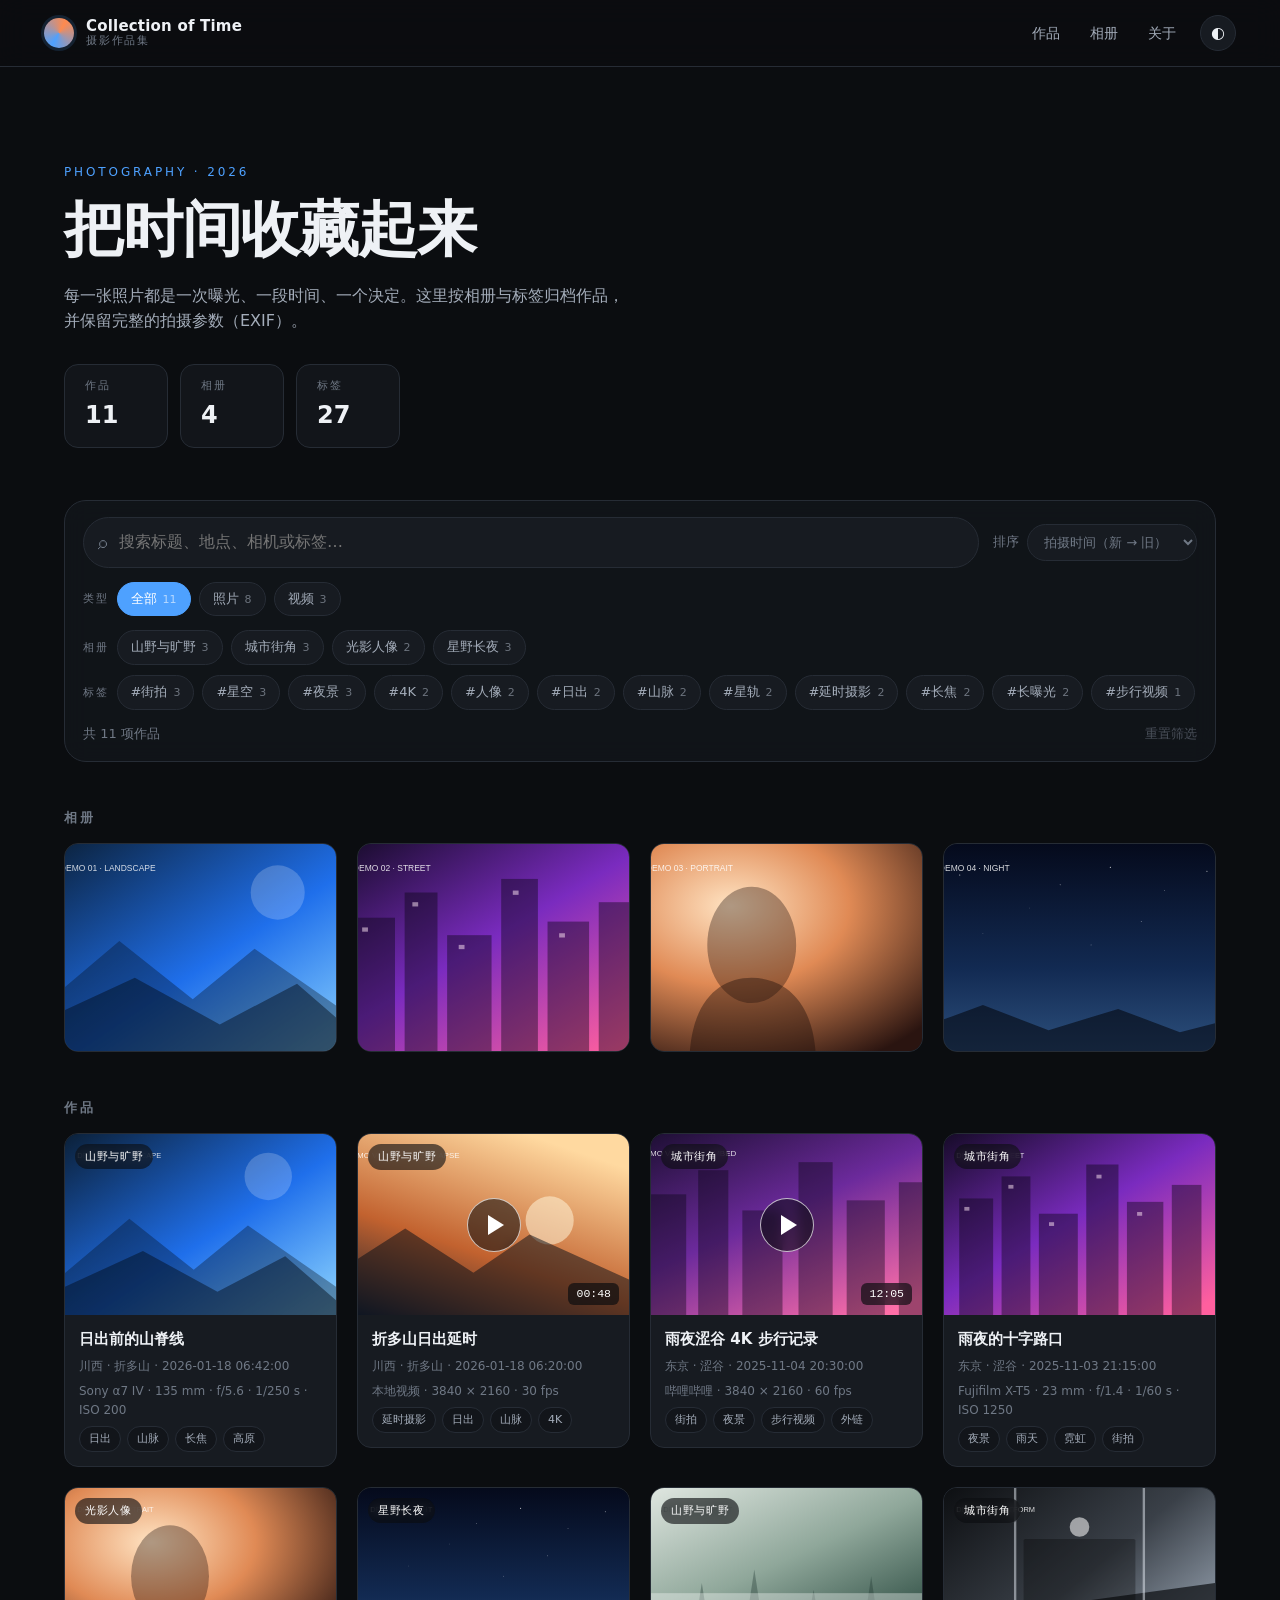
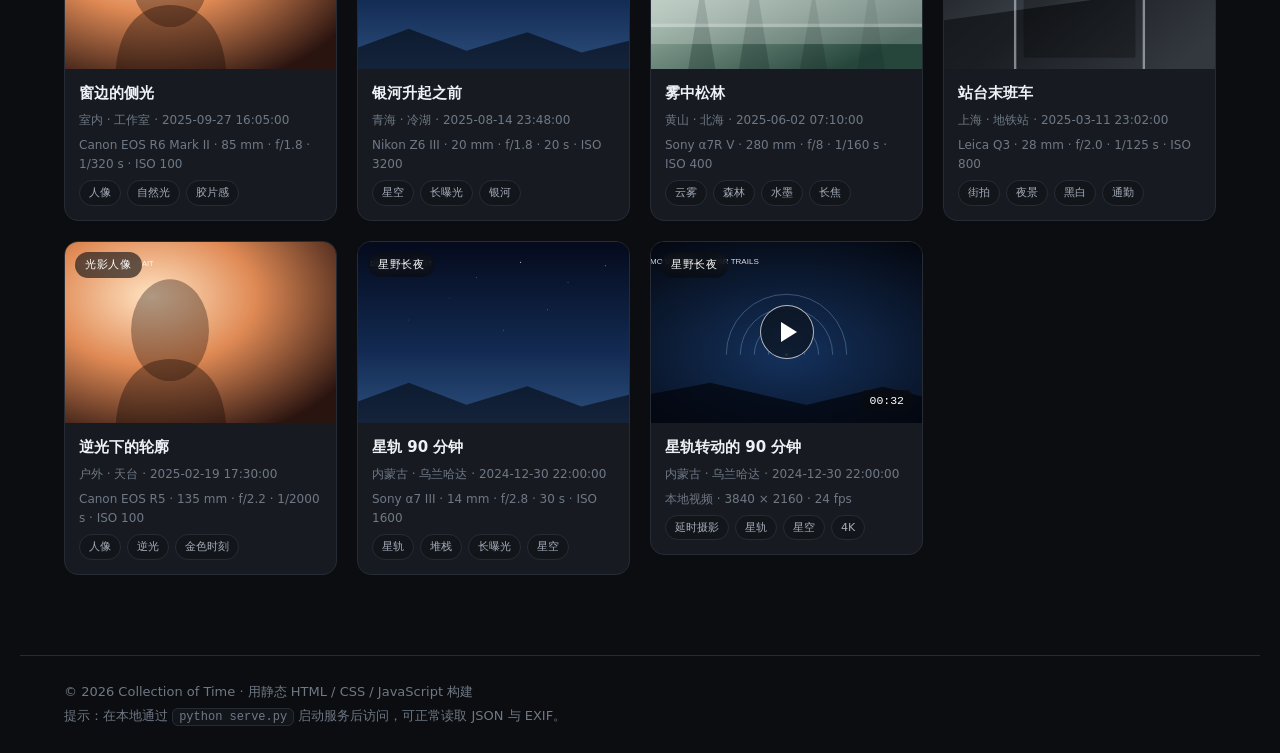
==== Photography/index.html @ 674ac4b0 "初始提交：Collection of Time · Photography 零依赖的摄影作品集站点 + 内容后台，前后端分离，只用 Python 标准库。  站点 - 原生 HTML / CSS / " ====
<!DOCTYPE html>
<html lang="zh-CN" data-theme="dark">
<head>
  <meta charset="UTF-8" />
  <meta name="viewport" content="width=device-width, initial-scale=1.0" />
  <title>Collection of Time · 摄影作品集</title>
  <meta name="description" content="一个轻量的摄影作品集：相册分类浏览、标签搜索、EXIF 元数据与灯箱大图。" />
  <link rel="icon" href="favicon.svg" type="image/svg+xml" />
  <link rel="stylesheet" href="assets/css/main.css" />
  <link rel="stylesheet" href="assets/css/lightbox.css" />
</head>
<body>
  <!-- ============ 顶部导航 ============ -->
  <header class="site-header">
    <a class="brand" href="./">
      <span class="brand__mark" aria-hidden="true"></span>
      <span class="brand__text">
        <strong>Collection of Time</strong>
        <small>摄影作品集</small>
      </span>
    </a>
    <nav class="site-nav" aria-label="主导航">
      <a href="#gallery">作品</a>
      <a href="#albums">相册</a>
      <a href="#about">关于</a>
      <button id="theme-toggle" class="icon-btn" type="button" aria-label="切换主题" title="切换主题">
        <span class="icon-btn__glyph">◐</span>
      </button>
    </nav>
  </header>

  <main>
    <!-- ============ Hero ============ -->
    <section class="hero" id="about">
      <p class="hero__eyebrow">Photography · 2026</p>
      <h1 class="hero__title">把时间收藏起来</h1>
      <p class="hero__desc">
        每一张照片都是一次曝光、一段时间、一个决定。这里按相册与标签归档作品，
        并保留完整的拍摄参数（EXIF）。
      </p>
      <dl class="hero__stats" id="hero-stats">
        <div><dt>作品</dt><dd data-stat="photos">–</dd></div>
        <div><dt>相册</dt><dd data-stat="albums">–</dd></div>
        <div><dt>标签</dt><dd data-stat="tags">–</dd></div>
      </dl>
    </section>

    <!-- ============ 工具栏：搜索 / 排序 ============ -->
    <section class="toolbar" aria-label="筛选与搜索">
      <div class="toolbar__row">
        <label class="search" for="search-input">
          <span class="search__icon" aria-hidden="true">⌕</span>
          <input id="search-input" type="search" placeholder="搜索标题、地点、相机或标签…" autocomplete="off" />
          <button id="search-clear" class="search__clear" type="button" aria-label="清空搜索" hidden>×</button>
        </label>
        <label class="select">
          <span>排序</span>
          <select id="sort-select">
            <option value="date-desc">拍摄时间（新 → 旧）</option>
            <option value="date-asc">拍摄时间（旧 → 新）</option>
            <option value="title-asc">标题（A → Z）</option>
            <option value="album">相册分组</option>
          </select>
        </label>
      </div>

      <div class="toolbar__row toolbar__row--chips">
        <div class="chipgroup" id="type-filter" data-role="types">
          <span class="chipgroup__label">类型</span>
        </div>
      </div>

      <div class="toolbar__row toolbar__row--chips">
        <div class="chipgroup" id="album-filter" data-role="albums">
          <span class="chipgroup__label">相册</span>
        </div>
        <div class="chipgroup" id="tag-filter" data-role="tags">
          <span class="chipgroup__label">标签</span>
        </div>
      </div>

      <div class="toolbar__row toolbar__row--meta">
        <p class="result-count" id="result-count" aria-live="polite"></p>
        <button id="filter-reset" class="link-btn" type="button">重置筛选</button>
      </div>
    </section>

    <!-- ============ 相册总览 ============ -->
    <section class="albums" id="albums" aria-label="相册总览">
      <h2 class="section-title">相册</h2>
      <div class="album-grid" id="album-grid"></div>
    </section>

    <!-- ============ 作品网格 ============ -->
    <section class="gallery-section" id="gallery" aria-label="作品列表">
      <h2 class="section-title">作品</h2>
      <div class="gallery" id="gallery-grid" role="list"></div>
      <p class="empty-state" id="empty-state" hidden>
        <span class="empty-state__glyph">⌀</span>
        没有符合条件的作品，试试更换关键词或重置筛选。
      </p>
      <template id="skeleton-template">
        <div class="card card--skeleton" aria-hidden="true">
          <div class="card__media"></div>
          <div class="card__body">
            <span class="skeleton-line skeleton-line--lg"></span>
            <span class="skeleton-line skeleton-line--sm"></span>
          </div>
        </div>
      </template>
    </section>
  </main>

  <footer class="site-footer">
    <p>© <span id="year"></span> Collection of Time · 用静态 HTML / CSS / JavaScript 构建</p>
    <p class="site-footer__hint">提示：在本地通过 <code>python serve.py</code> 启动服务后访问，可正常读取 JSON 与 EXIF。</p>
  </footer>

  <!-- ============ 灯箱 ============ -->
  <div class="lightbox" id="lightbox" role="dialog" aria-modal="true" aria-label="大图查看" hidden>
    <div class="lightbox__backdrop" data-lb-close></div>

    <button class="lightbox__btn lightbox__close" type="button" data-lb-close aria-label="关闭（Esc）">×</button>
    <button class="lightbox__btn lightbox__nav lightbox__nav--prev" type="button" data-lb-prev aria-label="上一张（←）">‹</button>
    <button class="lightbox__btn lightbox__nav lightbox__nav--next" type="button" data-lb-next aria-label="下一张（→）">›</button>

    <figure class="lightbox__stage">
      <div class="lightbox__viewport">
        <img class="lightbox__image" id="lb-image" alt="" />
        <video class="lightbox__video" id="lb-video" controls playsinline preload="metadata" hidden></video>
        <iframe class="lightbox__embed" id="lb-embed" title="外链视频播放器"
                allow="accelerometer; autoplay; clipboard-write; encrypted-media; picture-in-picture"
                allowfullscreen referrerpolicy="origin" hidden></iframe>
      </div>
      <figcaption class="lightbox__caption">
        <div class="lightbox__headline">
          <h3 id="lb-title"></h3>
          <p id="lb-subtitle"></p>
        </div>
        <div class="lightbox__panel">
          <div class="exif" id="lb-exif"></div>
          <button class="ghost-btn" id="lb-exif-parse" type="button">解析原文件 EXIF</button>
        </div>
      </figcaption>
    </figure>

    <p class="lightbox__counter" id="lb-counter"></p>
  </div>

  <script type="module" src="assets/js/app.js"></script>
</body>
</html>
---- Photography/assets/css/main.css ----
/* ============================================================
   Collection of Time · 主样式
   设计要点：CSS 变量驱动主题、响应式栅格、无依赖
   ============================================================ */

:root {
  --font-sans: "Inter", "Segoe UI", "PingFang SC", "Microsoft YaHei", system-ui, sans-serif;
  --font-mono: "SFMono-Regular", "Cascadia Mono", Consolas, monospace;

  --radius-sm: 8px;
  --radius: 14px;
  --radius-lg: 22px;

  --maxw: 1240px;
  --gap: 20px;

  --ease: cubic-bezier(0.22, 0.61, 0.36, 1);
}

/* ---------- 深色（默认） ---------- */
[data-theme="dark"] {
  --bg: #0b0d10;
  --bg-soft: #12151a;
  --bg-elev: #171b21;
  --border: #262c35;
  --text: #eef1f5;
  --text-soft: #a4adba;
  --text-mute: #6f7885;
  --accent: #4ea1ff;
  --accent-soft: rgba(78, 161, 255, 0.14);
  --shadow: 0 18px 45px rgba(0, 0, 0, 0.55);
  --scrim: rgba(6, 8, 11, 0.86);
  --skeleton: linear-gradient(90deg, #1a1f26 25%, #232932 50%, #1a1f26 75%);
}

/* ---------- 浅色 ---------- */
[data-theme="light"] {
  --bg: #fbfbfc;
  --bg-soft: #f3f5f8;
  --bg-elev: #ffffff;
  --border: #e2e6ec;
  --text: #12161c;
  --text-soft: #59616d;
  --text-mute: #8b939f;
  --accent: #1668d6;
  --accent-soft: rgba(22, 104, 214, 0.1);
  --shadow: 0 16px 40px rgba(16, 24, 40, 0.12);
  --scrim: rgba(250, 251, 253, 0.9);
  --skeleton: linear-gradient(90deg, #eceff3 25%, #f6f7f9 50%, #eceff3 75%);
}

*,
*::before,
*::after { box-sizing: border-box; }

html { scroll-behavior: smooth; }

body {
  margin: 0;
  font-family: var(--font-sans);
  background: var(--bg);
  color: var(--text);
  line-height: 1.6;
  -webkit-font-smoothing: antialiased;
  transition: background 0.25s var(--ease), color 0.25s var(--ease);
}

img { display: block; max-width: 100%; }

a { color: inherit; text-decoration: none; }

button,
input,
select { font: inherit; color: inherit; }

h1, h2, h3 { line-height: 1.2; margin: 0; }

:focus-visible {
  outline: 2px solid var(--accent);
  outline-offset: 2px;
  border-radius: 6px;
}

/* ============================================================
   顶部导航
   ============================================================ */
.site-header {
  position: sticky;
  top: 0;
  z-index: 40;
  display: flex;
  align-items: center;
  justify-content: space-between;
  gap: 16px;
  padding: 14px clamp(18px, 4vw, 44px);
  background: color-mix(in srgb, var(--bg) 82%, transparent);
  backdrop-filter: blur(14px);
  border-bottom: 1px solid var(--border);
}

.brand { display: flex; align-items: center; gap: 12px; }

.brand__mark {
  width: 30px;
  height: 30px;
  border-radius: 50%;
  background: conic-gradient(from 210deg, var(--accent), #ff8a4e, var(--accent));
  box-shadow: 0 0 0 3px var(--accent-soft);
}

.brand__text { display: flex; flex-direction: column; line-height: 1.15; }
.brand__text strong { font-size: 15px; letter-spacing: 0.2px; }
.brand__text small { color: var(--text-mute); font-size: 11px; letter-spacing: 0.16em; }

.site-nav { display: flex; align-items: center; gap: 6px; }

.site-nav a {
  padding: 8px 12px;
  border-radius: 999px;
  font-size: 14px;
  color: var(--text-soft);
  transition: color 0.2s var(--ease), background 0.2s var(--ease);
}

.site-nav a:hover { color: var(--text); background: var(--bg-soft); }

.icon-btn {
  display: grid;
  place-items: center;
  width: 36px;
  height: 36px;
  margin-left: 6px;
  border: 1px solid var(--border);
  border-radius: 50%;
  background: var(--bg-elev);
  cursor: pointer;
  transition: transform 0.2s var(--ease), border-color 0.2s var(--ease);
}

.icon-btn:hover { transform: rotate(-18deg); border-color: var(--accent); }

/* ============================================================
   通用容器
   ============================================================ */
main {
  max-width: var(--maxw);
  margin: 0 auto;
  padding: 0 clamp(18px, 4vw, 44px) 80px;
}

.section-title {
  font-size: 13px;
  font-weight: 600;
  letter-spacing: 0.2em;
  text-transform: uppercase;
  color: var(--text-mute);
  margin: 48px 0 18px;
}

/* ============================================================
   Hero
   ============================================================ */
.hero { padding: clamp(48px, 9vw, 96px) 0 8px; max-width: 760px; }

.hero__eyebrow {
  margin: 0 0 10px;
  font-size: 12px;
  letter-spacing: 0.24em;
  text-transform: uppercase;
  color: var(--accent);
}

.hero__title {
  font-size: clamp(34px, 6vw, 60px);
  font-weight: 700;
  letter-spacing: -0.02em;
}

.hero__desc { color: var(--text-soft); margin: 18px 0 30px; font-size: 16px; max-width: 56ch; }

.hero__stats {
  display: flex;
  gap: 12px;
  margin: 0;
  flex-wrap: wrap;
}

.hero__stats > div {
  padding: 12px 20px;
  border: 1px solid var(--border);
  border-radius: var(--radius);
  background: var(--bg-soft);
  min-width: 104px;
}

.hero__stats dt { font-size: 11px; letter-spacing: 0.16em; color: var(--text-mute); text-transform: uppercase; }
.hero__stats dd { margin: 2px 0 0; font-size: 24px; font-weight: 650; font-variant-numeric: tabular-nums; }

/* ============================================================
   工具栏
   ============================================================ */
.toolbar {
  position: sticky;
  top: 61px;
  z-index: 30;
  margin-top: 44px;
  padding: 16px 18px;
  border: 1px solid var(--border);
  border-radius: var(--radius-lg);
  background: color-mix(in srgb, var(--bg-soft) 92%, transparent);
  backdrop-filter: blur(12px);
  display: grid;
  gap: 14px;
}

.toolbar__row { display: flex; align-items: center; gap: 14px; flex-wrap: wrap; }
.toolbar__row--chips { gap: 10px; }
.toolbar__row--meta { justify-content: space-between; }

.search {
  flex: 1 1 280px;
  display: flex;
  align-items: center;
  gap: 10px;
  padding: 10px 14px;
  border: 1px solid var(--border);
  border-radius: 999px;
  background: var(--bg-elev);
  transition: border-color 0.2s var(--ease), box-shadow 0.2s var(--ease);
}

.search:focus-within { border-color: var(--accent); box-shadow: 0 0 0 4px var(--accent-soft); }
.search__icon { color: var(--text-mute); font-size: 18px; }
.search input { flex: 1; border: 0; background: transparent; outline: none; min-width: 0; }

.search__clear {
  border: 0;
  background: transparent;
  color: var(--text-mute);
  font-size: 18px;
  line-height: 1;
  cursor: pointer;
  padding: 0 2px;
}

.search__clear:hover { color: var(--text); }

.select {
  display: flex;
  align-items: center;
  gap: 8px;
  font-size: 13px;
  color: var(--text-mute);
}

.select select {
  border: 1px solid var(--border);
  border-radius: 999px;
  background: var(--bg-elev);
  padding: 9px 12px;
  cursor: pointer;
}

.chipgroup { display: flex; align-items: center; gap: 8px; flex-wrap: wrap; }

.chipgroup__label {
  font-size: 11px;
  letter-spacing: 0.16em;
  text-transform: uppercase;
  color: var(--text-mute);
}

.chip {
  border: 1px solid var(--border);
  border-radius: 999px;
  background: var(--bg-elev);
  color: var(--text-soft);
  padding: 6px 13px;
  font-size: 13px;
  cursor: pointer;
  transition: all 0.18s var(--ease);
}

.chip:hover { color: var(--text); border-color: var(--accent); }

.chip[aria-pressed="true"] {
  background: var(--accent);
  border-color: var(--accent);
  color: #fff;
}

.chip__count { opacity: 0.6; margin-left: 6px; font-size: 11px; }

.result-count { margin: 0; font-size: 13px; color: var(--text-mute); }

.link-btn {
  border: 0;
  background: transparent;
  color: var(--accent);
  cursor: pointer;
  padding: 0;
  font-size: 13px;
}

.link-btn:hover { text-decoration: underline; }

.link-btn:disabled {
  color: var(--text-mute);
  cursor: default;
  text-decoration: none;
  opacity: 0.6;
}

/* ============================================================
   相册总览
   ============================================================ */
.album-grid {
  display: grid;
  grid-template-columns: repeat(auto-fill, minmax(230px, 1fr));
  gap: var(--gap);
}

.album-card {
  position: relative;
  display: block;
  width: 100%;
  padding: 0;
  border: 1px solid var(--border);
  border-radius: var(--radius);
  overflow: hidden;
  background: var(--bg-elev);
  cursor: pointer;
  text-align: left;
  transition: transform 0.25s var(--ease), border-color 0.25s var(--ease), box-shadow 0.25s var(--ease);
}

.album-card:hover { transform: translateY(-4px); border-color: var(--accent); box-shadow: var(--shadow); }

.album-card__media { aspect-ratio: 4 / 3; overflow: hidden; background: var(--bg-soft); }
.album-card__media img { width: 100%; height: 100%; object-fit: cover; transition: transform 0.5s var(--ease); }
.album-card:hover .album-card__media img { transform: scale(1.06); }

.album-card__body { padding: 12px 14px 14px; }
.album-card__name { font-size: 15px; font-weight: 600; }
.album-card__meta { font-size: 12px; color: var(--text-mute); margin-top: 2px; }

.album-card[aria-pressed="true"] { border-color: var(--accent); box-shadow: 0 0 0 3px var(--accent-soft); }

/* ============================================================
   作品网格
   ============================================================ */
.gallery {
  display: grid;
  grid-template-columns: repeat(auto-fill, minmax(260px, 1fr));
  gap: var(--gap);
  align-items: start;
}

.card {
  position: relative;
  border: 1px solid var(--border);
  border-radius: var(--radius);
  overflow: hidden;
  background: var(--bg-elev);
  transition: transform 0.25s var(--ease), border-color 0.25s var(--ease), box-shadow 0.25s var(--ease);
  animation: card-in 0.4s var(--ease) both;
}

@keyframes card-in {
  from { opacity: 0; transform: translateY(10px); }
  to { opacity: 1; transform: none; }
}

.card:hover { transform: translateY(-4px); border-color: var(--accent); box-shadow: var(--shadow); }

.card__trigger {
  display: block;
  width: 100%;
  padding: 0;
  border: 0;
  background: transparent;
  cursor: zoom-in;
  text-align: left;
}

.card__media { position: relative; aspect-ratio: 3 / 2; background: var(--bg-soft); overflow: hidden; }

.card__media img {
  width: 100%;
  height: 100%;
  object-fit: cover;
  transition: transform 0.55s var(--ease), opacity 0.4s var(--ease);
  opacity: 0;
}

.card__media img.is-loaded { opacity: 1; }
.card:hover .card__media img { transform: scale(1.05); }

.card__badge {
  position: absolute;
  left: 10px;
  top: 10px;
  padding: 4px 10px;
  border-radius: 999px;
  font-size: 11px;
  letter-spacing: 0.06em;
  color: #fff;
  background: rgba(10, 12, 16, 0.62);
  backdrop-filter: blur(6px);
}

/* ---------- 视频卡片 ---------- */

/* 运行时抓帧用的 <video>：静音、不可交互，仅作为封面显示 */
.card__video {
  width: 100%;
  height: 100%;
  object-fit: cover;
  display: block;
  opacity: 0;
  transition: transform 0.55s var(--ease), opacity 0.4s var(--ease);
  pointer-events: none;
  background: var(--bg-soft);
}

.card__video.is-ready { opacity: 1; }
.card:hover .card__video { transform: scale(1.05); }

/* 视频文件缺失时的降级底色 */
.card__video.is-missing {
  opacity: 1;
  background: repeating-linear-gradient(45deg, var(--bg-soft), var(--bg-soft) 12px, var(--bg-elev) 12px, var(--bg-elev) 24px);
}

.card__placeholder {
  display: block;
  width: 100%;
  height: 100%;
  background: var(--bg-soft);
}

/* 播放按钮 */
.play-badge {
  position: absolute;
  inset: 0;
  margin: auto;
  width: 54px;
  height: 54px;
  border-radius: 50%;
  background: rgba(10, 12, 16, 0.55);
  border: 1.5px solid rgba(255, 255, 255, 0.7);
  backdrop-filter: blur(6px);
  transition: transform 0.25s var(--ease), background 0.25s var(--ease);
}

.play-badge::after {
  content: "";
  position: absolute;
  left: 55%;
  top: 50%;
  transform: translate(-50%, -50%);
  border-style: solid;
  border-width: 10px 0 10px 16px;
  border-color: transparent transparent transparent #fff;
}

.card--video:hover .play-badge {
  transform: scale(1.1);
  background: var(--accent);
}

/* 时长角标 */
.card__duration {
  position: absolute;
  right: 10px;
  bottom: 10px;
  padding: 3px 8px;
  border-radius: 6px;
  font-family: var(--font-mono);
  font-size: 11.5px;
  line-height: 1.4;
  color: #fff;
  background: rgba(10, 12, 16, 0.68);
  backdrop-filter: blur(6px);
  font-variant-numeric: tabular-nums;
}

.card__body { padding: 12px 14px 14px; display: grid; gap: 6px; }
.card__title { font-size: 15px; font-weight: 600; }
.card__meta { font-size: 12px; color: var(--text-mute); display: flex; gap: 8px; flex-wrap: wrap; }

.card__tags { display: flex; gap: 6px; flex-wrap: wrap; }

.tag {
  font-size: 11px;
  padding: 3px 9px;
  border-radius: 999px;
  color: var(--text-soft);
  background: var(--bg-soft);
  border: 1px solid var(--border);
}

/* 骨架屏 */
.card--skeleton { pointer-events: none; }
.card--skeleton .card__media { aspect-ratio: 3 / 2; }
.skeleton-line {
  display: block;
  height: 10px;
  border-radius: 6px;
  background: var(--skeleton);
  background-size: 200% 100%;
  animation: shimmer 1.3s linear infinite;
}
.skeleton-line--lg { width: 62%; }
.skeleton-line--sm { width: 40%; height: 8px; }

@keyframes shimmer {
  from { background-position: 200% 0; }
  to { background-position: -200% 0; }
}

.empty-state {
  display: grid;
  justify-items: center;
  gap: 10px;
  padding: 70px 0;
  color: var(--text-mute);
  text-align: center;
}

.empty-state__glyph { font-size: 34px; opacity: 0.55; }

/* ============================================================
   页脚
   ============================================================ */
.site-footer {
  border-top: 1px solid var(--border);
  padding: 26px clamp(18px, 4vw, 44px);
  color: var(--text-mute);
  font-size: 13px;
  display: grid;
  gap: 4px;
  max-width: var(--maxw);
  margin: 0 auto;
}

.site-footer p { margin: 0; }
.site-footer code {
  font-family: var(--font-mono);
  font-size: 12px;
  padding: 1px 6px;
  border-radius: 6px;
  background: var(--bg-soft);
  border: 1px solid var(--border);
}

/* ============================================================
   响应式
   ============================================================ */
@media (max-width: 720px) {
  .site-nav a { display: none; }
  .toolbar { position: static; }
  .gallery { grid-template-columns: repeat(auto-fill, minmax(160px, 1fr)); gap: 14px; }
  .album-grid { grid-template-columns: repeat(auto-fill, minmax(150px, 1fr)); }
  .hero__stats > div { flex: 1 1 90px; min-width: 0; padding: 10px 14px; }
}

@media (prefers-reduced-motion: reduce) {
  *, *::before, *::after { animation-duration: 0.01ms !important; transition-duration: 0.01ms !important; }
}
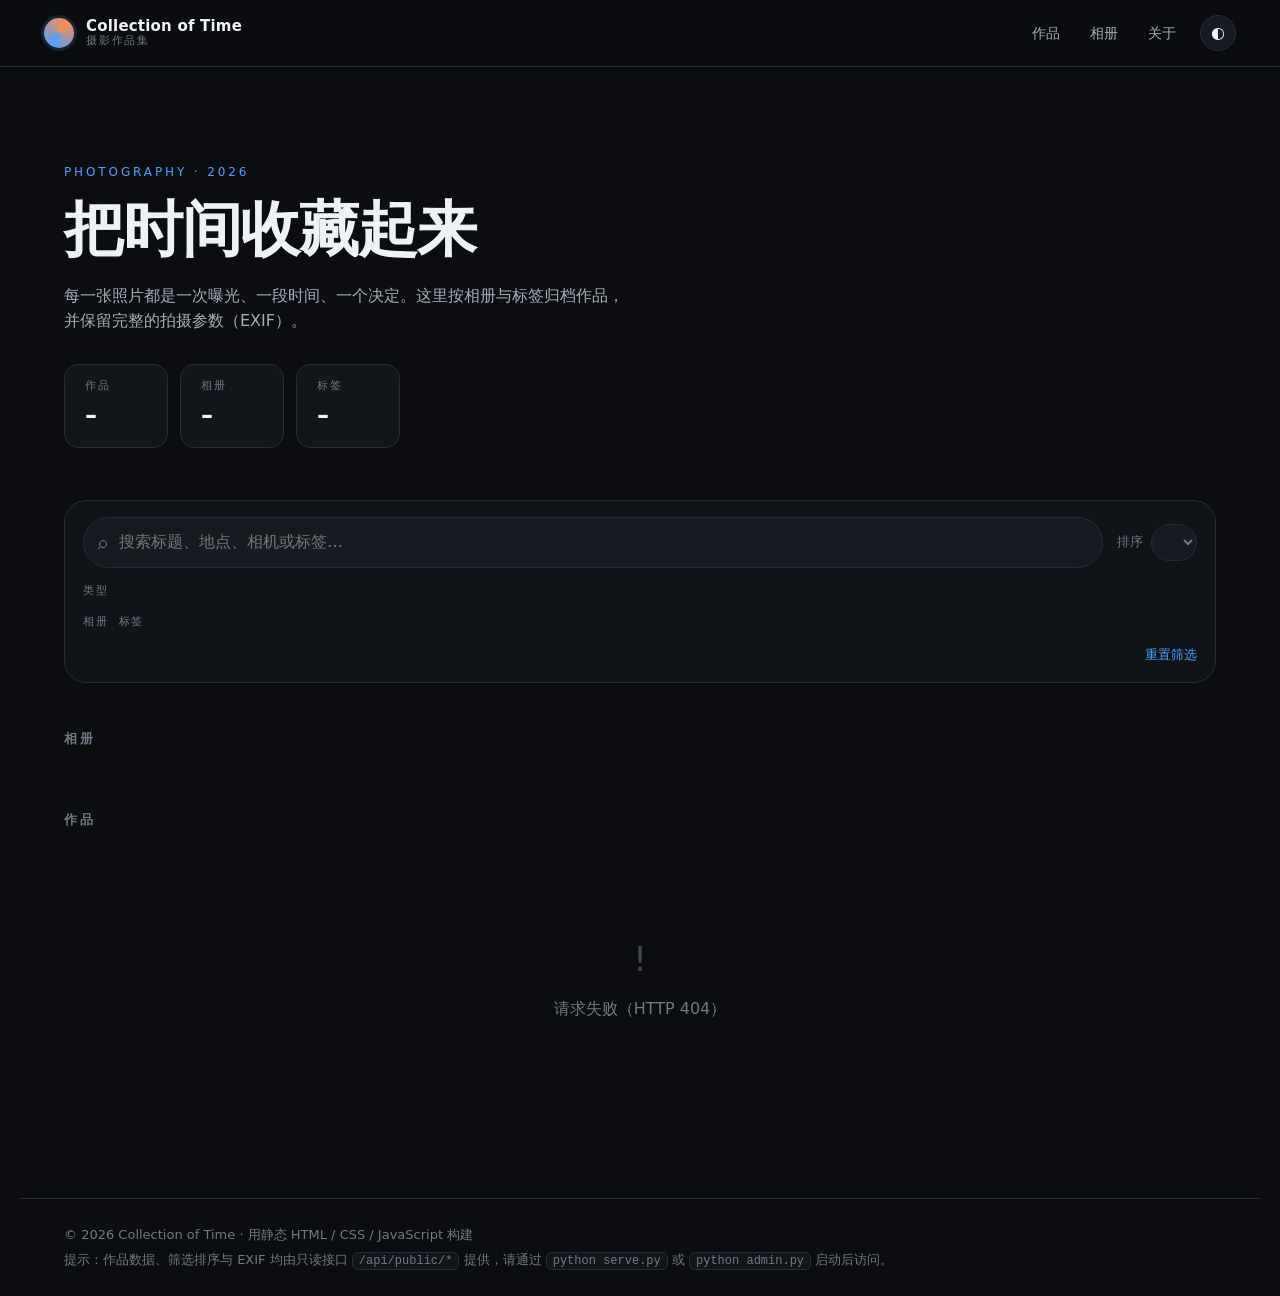
==== commit db348148: "前后端重构：逻辑下沉到后端（薄客户端）+ 手机端适配；视频封面可上传、默认抓第一帧 后端 - 新增 adminlib/query.py：搜索 / 筛选 / 排序 / 分页 + 展示投影（卡片、表格单元" ====
--- a/Photography/index.html
+++ b/Photography/index.html
@@ -2,7 +2,8 @@
 <html lang="zh-CN" data-theme="dark">
 <head>
   <meta charset="UTF-8" />
-  <meta name="viewport" content="width=device-width, initial-scale=1.0" />
+  <meta name="viewport" content="width=device-width, initial-scale=1.0, viewport-fit=cover" />
+  <meta name="api-base" content="" />
   <title>Collection of Time · 摄影作品集</title>
   <meta name="description" content="一个轻量的摄影作品集：相册分类浏览、标签搜索、EXIF 元数据与灯箱大图。" />
   <link rel="icon" href="favicon.svg" type="image/svg+xml" />
@@ -39,7 +40,7 @@
         并保留完整的拍摄参数（EXIF）。
       </p>
       <dl class="hero__stats" id="hero-stats">
-        <div><dt>作品</dt><dd data-stat="photos">–</dd></div>
+        <div><dt>作品</dt><dd data-stat="works">–</dd></div>
         <div><dt>相册</dt><dd data-stat="albums">–</dd></div>
         <div><dt>标签</dt><dd data-stat="tags">–</dd></div>
       </dl>
@@ -55,12 +56,8 @@
         </label>
         <label class="select">
           <span>排序</span>
-          <select id="sort-select">
-            <option value="date-desc">拍摄时间（新 → 旧）</option>
-            <option value="date-asc">拍摄时间（旧 → 新）</option>
-            <option value="title-asc">标题（A → Z）</option>
-            <option value="album">相册分组</option>
-          </select>
+          <!-- 选项由 /api/public/site 的 sorts 渲染 -->
+          <select id="sort-select" aria-label="排序方式"></select>
         </label>
       </div>
 
@@ -99,6 +96,10 @@
         <span class="empty-state__glyph">⌀</span>
         没有符合条件的作品，试试更换关键词或重置筛选。
       </p>
+      <div class="load-more-wrap">
+        <!-- 是否还有下一页由服务端 meta.hasMore 决定 -->
+        <button id="load-more" class="ghost-btn load-more" type="button" hidden>加载更多作品</button>
+      </div>
       <template id="skeleton-template">
         <div class="card card--skeleton" aria-hidden="true">
           <div class="card__media"></div>
@@ -113,7 +114,7 @@
 
   <footer class="site-footer">
     <p>© <span id="year"></span> Collection of Time · 用静态 HTML / CSS / JavaScript 构建</p>
-    <p class="site-footer__hint">提示：在本地通过 <code>python serve.py</code> 启动服务后访问，可正常读取 JSON 与 EXIF。</p>
+    <p class="site-footer__hint">提示：作品数据、筛选排序与 EXIF 均由只读接口 <code>/api/public/*</code> 提供，请通过 <code>python serve.py</code> 或 <code>python admin.py</code> 启动后访问。</p>
   </footer>
 
   <!-- ============ 灯箱 ============ -->
@@ -136,8 +137,11 @@
         <div class="lightbox__headline">
           <h3 id="lb-title"></h3>
           <p id="lb-subtitle"></p>
+          <p id="lb-description"></p>
+          <p id="lb-meta"></p>
         </div>
         <div class="lightbox__panel">
+          <p class="lightbox__status" id="lb-status" hidden></p>
           <div class="exif" id="lb-exif"></div>
           <button class="ghost-btn" id="lb-exif-parse" type="button">解析原文件 EXIF</button>
         </div>
--- a/Photography/assets/css/main.css
+++ b/Photography/assets/css/main.css
@@ -278,6 +278,10 @@
   padding: 6px 13px;
   font-size: 13px;
   cursor: pointer;
+  white-space: nowrap;
+  max-width: 100%;
+  overflow: hidden;
+  text-overflow: ellipsis;
   transition: all 0.18s var(--ease);
 }
 
@@ -339,6 +343,13 @@
 .album-card__media { aspect-ratio: 4 / 3; overflow: hidden; background: var(--bg-soft); }
 .album-card__media img { width: 100%; height: 100%; object-fit: cover; transition: transform 0.5s var(--ease); }
 .album-card:hover .album-card__media img { transform: scale(1.06); }
+
+.album-card__placeholder {
+  display: block;
+  width: 100%;
+  height: 100%;
+  background: repeating-linear-gradient(45deg, var(--bg-soft), var(--bg-soft) 12px, var(--bg-elev) 12px, var(--bg-elev) 24px);
+}
 
 .album-card__body { padding: 12px 14px 14px; }
 .album-card__name { font-size: 15px; font-weight: 600; }
@@ -411,25 +422,24 @@
 
 /* ---------- 视频卡片 ---------- */
 
-/* 运行时抓帧用的 <video>：静音、不可交互，仅作为封面显示 */
-.card__video {
-  width: 100%;
-  height: 100%;
-  object-fit: cover;
-  display: block;
-  opacity: 0;
-  transition: transform 0.55s var(--ease), opacity 0.4s var(--ease);
-  pointer-events: none;
-  background: var(--bg-soft);
-}
-
-.card__video.is-ready { opacity: 1; }
-.card:hover .card__video { transform: scale(1.05); }
-
-/* 视频文件缺失时的降级底色 */
-.card__video.is-missing {
-  opacity: 1;
-  background: repeating-linear-gradient(45deg, var(--bg-soft), var(--bg-soft) 12px, var(--bg-elev) 12px, var(--bg-elev) 24px);
+/* 缺失标记（封面缺失 / 视频文件缺失），由服务端字段驱动 */
+.card__flags {
+  position: absolute;
+  right: 10px;
+  top: 10px;
+  display: flex;
+  gap: 6px;
+  flex-wrap: wrap;
+  justify-content: flex-end;
+}
+
+.card__flag {
+  padding: 3px 8px;
+  border-radius: 999px;
+  font-size: 11px;
+  color: #fff;
+  background: rgba(180, 40, 40, 0.78);
+  backdrop-filter: blur(6px);
 }
 
 .card__placeholder {
@@ -485,9 +495,10 @@
   font-variant-numeric: tabular-nums;
 }
 
-.card__body { padding: 12px 14px 14px; display: grid; gap: 6px; }
-.card__title { font-size: 15px; font-weight: 600; }
-.card__meta { font-size: 12px; color: var(--text-mute); display: flex; gap: 8px; flex-wrap: wrap; }
+.card__body { padding: 12px 14px 14px; display: grid; gap: 6px; min-width: 0; }
+.card__title { font-size: 15px; font-weight: 600; overflow-wrap: anywhere; }
+.card__meta { font-size: 12px; color: var(--text-mute); display: flex; gap: 8px; flex-wrap: wrap; overflow-wrap: anywhere; }
+.card__meta--date { font-variant-numeric: tabular-nums; }
 
 .card__tags { display: flex; gap: 6px; flex-wrap: wrap; }
 
@@ -530,6 +541,24 @@
 
 .empty-state__glyph { font-size: 34px; opacity: 0.55; }
 
+/* 分页：加载更多（页码与 hasMore 来自服务端 meta） */
+.load-more-wrap { display: grid; justify-items: center; margin-top: 26px; }
+
+.load-more {
+  min-height: 44px;
+  padding: 10px 26px;
+  border: 1px solid var(--border);
+  border-radius: 999px;
+  background: var(--bg-elev);
+  color: var(--text-soft);
+  font-size: 13.5px;
+  cursor: pointer;
+  transition: color 0.2s var(--ease), border-color 0.2s var(--ease), background 0.2s var(--ease);
+}
+
+.load-more:hover { color: var(--text); border-color: var(--accent); background: var(--accent-soft); }
+.load-more[disabled] { opacity: 0.55; cursor: progress; }
+
 /* ============================================================
    页脚
    ============================================================ */
@@ -555,16 +584,64 @@
 }
 
 /* ============================================================
-   响应式
-   ============================================================ */
+   响应式（手机优先的可用性）
+   ============================================================ */
+@media (max-width: 860px) {
+  .site-header { gap: 10px; padding: 10px 16px; }
+  .site-nav { gap: 2px; }
+  .site-nav a { padding: 10px 10px; font-size: 13px; }
+  .icon-btn { width: 44px; height: 44px; margin-left: 4px; }
+
+  /* 工具栏不再吸顶，搜索与排序各占满一行 */
+  .toolbar {
+    position: static;
+    margin-top: 30px;
+    padding: 14px;
+    border-radius: var(--radius);
+    gap: 12px;
+  }
+
+  .toolbar__row { gap: 10px; }
+  .search { flex: 1 1 100%; padding: 12px 14px; }
+
+  .select { flex: 1 1 100%; justify-content: space-between; }
+  .select select { flex: 1; min-width: 0; min-height: 44px; border-radius: var(--radius-sm); }
+
+  /* chips 在容器内部换行 / 纵向滚动，绝不撑出横向页面滚动 */
+  .chipgroup {
+    width: 100%;
+    max-height: 116px;
+    overflow-y: auto;
+    overscroll-behavior: contain;
+    -webkit-overflow-scrolling: touch;
+  }
+
+  .chip { min-height: 36px; padding: 8px 14px; }
+
+  .gallery { grid-template-columns: repeat(2, minmax(0, 1fr)); gap: 14px; }
+  .album-grid { grid-template-columns: repeat(2, minmax(0, 1fr)); gap: 14px; }
+  .album-card__body { padding: 10px 12px 12px; }
+
+  .hero { padding: 34px 0 4px; }
+  .hero__desc { font-size: 15px; margin: 14px 0 22px; }
+  .hero__stats { gap: 10px; }
+  .hero__stats > div { flex: 1 1 90px; min-width: 0; padding: 10px 14px; }
+
+  .section-title { margin: 34px 0 14px; }
+}
+
 @media (max-width: 720px) {
   .site-nav a { display: none; }
-  .toolbar { position: static; }
-  .gallery { grid-template-columns: repeat(auto-fill, minmax(160px, 1fr)); gap: 14px; }
-  .album-grid { grid-template-columns: repeat(auto-fill, minmax(150px, 1fr)); }
-  .hero__stats > div { flex: 1 1 90px; min-width: 0; padding: 10px 14px; }
+}
+
+@media (max-width: 480px) {
+  main { padding: 0 14px 56px; }
+  .gallery { grid-template-columns: 1fr; }
+  .card__media { aspect-ratio: 4 / 3; }
+  .hero__title { font-size: clamp(30px, 9vw, 42px); }
 }
 
 @media (prefers-reduced-motion: reduce) {
   *, *::before, *::after { animation-duration: 0.01ms !important; transition-duration: 0.01ms !important; }
-}
+  html { scroll-behavior: auto; }
+}
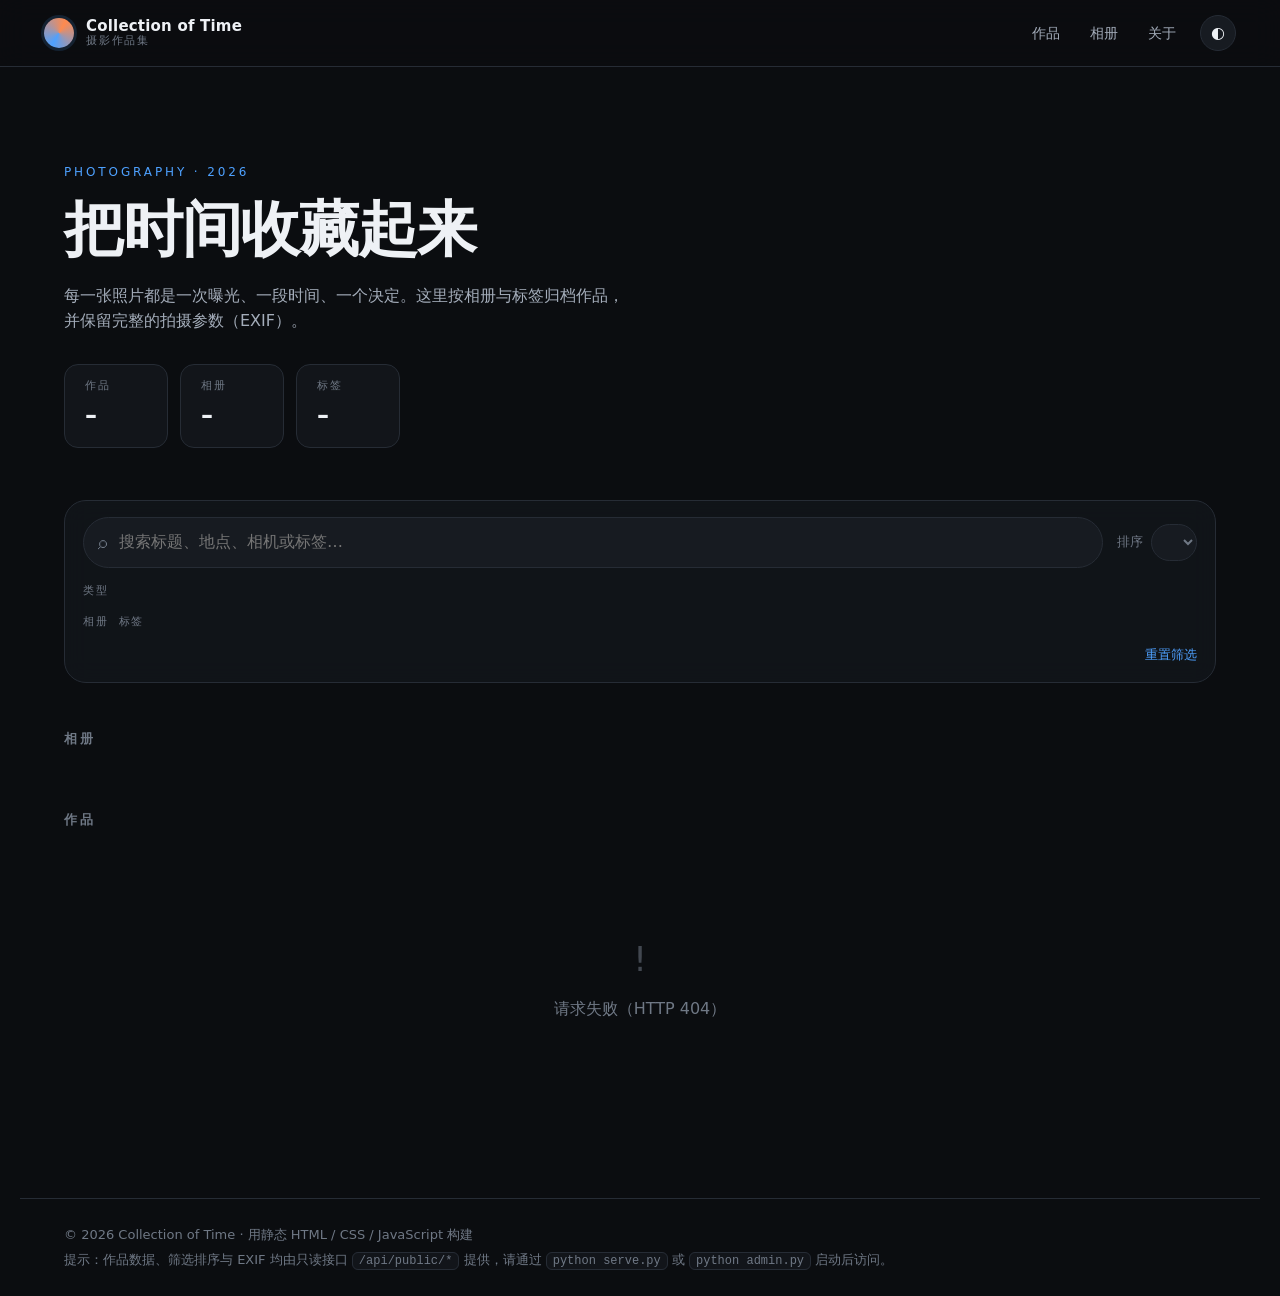
==== commit 7ea95867: "外链视频不再站内播放：只存链接 / 封面 / 资源状态，点卡片跳原站 按作者的意思收口：站内**不纠结播放**，外链只负责三件事 —— 保存链接、保存封面、 告诉作者「这个链接还打得开吗」；真要看得去" ====
--- a/Photography/index.html
+++ b/Photography/index.html
@@ -127,11 +127,16 @@
 
     <figure class="lightbox__stage">
       <div class="lightbox__viewport">
-        <img class="lightbox__image" id="lb-image" alt="" />
+        <img class="lightbox__image" id="lb-image" alt="" draggable="false" />
         <video class="lightbox__video" id="lb-video" controls playsinline preload="metadata" hidden></video>
-        <iframe class="lightbox__embed" id="lb-embed" title="外链视频播放器"
-                allow="accelerometer; autoplay; clipboard-write; encrypted-media; picture-in-picture"
-                allowfullscreen referrerpolicy="origin" hidden></iframe>
+        <div class="lightbox__vbar" id="lb-vbar" hidden>
+          <button class="lightbox__vbar-btn" type="button" data-lb-vplay aria-label="播放">▶</button>
+          <input class="lightbox__vbar-seek" id="lb-vseek" type="range" min="0" max="1000" step="1" value="0"
+                 aria-label="播放进度">
+          <span class="lightbox__vbar-time" id="lb-vtime">0:00 / 0:00</span>
+          <button class="lightbox__vbar-btn lightbox__vbar-btn--text" type="button" data-lb-vfit
+                  aria-label="还原到适应窗口">适应</button>
+        </div>
       </div>
       <figcaption class="lightbox__caption">
         <div class="lightbox__headline">
@@ -148,7 +153,17 @@
       </figcaption>
     </figure>
 
-    <p class="lightbox__counter" id="lb-counter"></p>
+    <div class="lightbox__foot">
+      <p class="lightbox__counter" id="lb-counter"></p>
+      <div class="lightbox__zoom" id="lb-zoom" role="group" aria-label="缩放" hidden>
+        <button class="lightbox__zoom-btn" type="button" data-lb-zoom-out
+                aria-label="缩小（-）" title="缩小（-）">−</button>
+        <button class="lightbox__zoom-btn lightbox__zoom-level" type="button" data-lb-zoom-reset
+                aria-label="适应窗口 / 原始尺寸" title="适应窗口 ⇄ 原始尺寸（0）">适应</button>
+        <button class="lightbox__zoom-btn" type="button" data-lb-zoom-in
+                aria-label="放大（+）" title="放大（+）">+</button>
+      </div>
+    </div>
   </div>
 
   <script type="module" src="assets/js/app.js"></script>
--- a/Photography/assets/css/main.css
+++ b/Photography/assets/css/main.css
@@ -479,6 +479,25 @@
   background: var(--accent);
 }
 
+/* 外链视频的角标：一个「↗」，说明点了会离开本站、去原站播放 */
+.play-badge--out {
+  width: 46px;
+  height: 46px;
+}
+
+.play-badge--out::after {
+  content: "↗";
+  border: 0;
+  position: absolute;
+  inset: 0;
+  display: grid;
+  place-items: center;
+  font-size: 22px;
+  line-height: 1;
+  color: #fff;
+  transform: none;
+}
+
 /* 时长角标 */
 .card__duration {
   position: absolute;
@@ -499,6 +518,8 @@
 .card__title { font-size: 15px; font-weight: 600; overflow-wrap: anywhere; }
 .card__meta { font-size: 12px; color: var(--text-mute); display: flex; gap: 8px; flex-wrap: wrap; overflow-wrap: anywhere; }
 .card__meta--date { font-variant-numeric: tabular-nums; }
+/* 外链视频：提示这一点会跳到原站，不在站内播放 */
+.card__meta--out { color: var(--accent); }
 
 .card__tags { display: flex; gap: 6px; flex-wrap: wrap; }
 
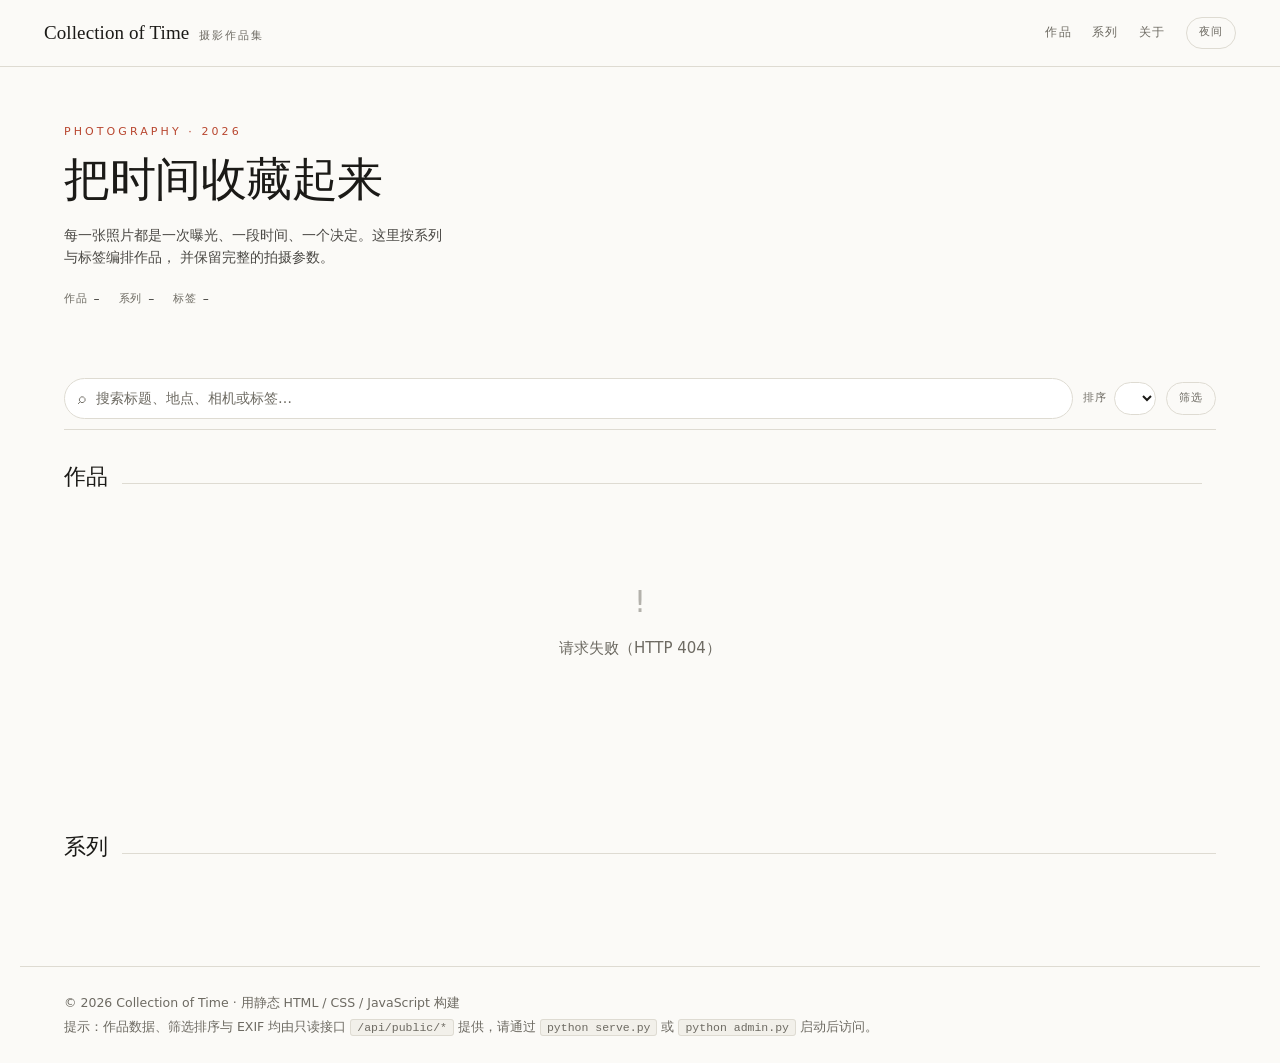
==== commit 41aacf35: "前端改版「方案 B · 编排」：等高拼接作品流 + 衬线排版 把公开端从「统一 3:2 卡片网格」换成杂志编排：  - 作品流改为等高拼接（justified rows）。gallery.js 只输出" ====
--- a/Photography/index.html
+++ b/Photography/index.html
@@ -1,20 +1,21 @@
 <!DOCTYPE html>
-<html lang="zh-CN" data-theme="dark">
+<html lang="zh-CN" data-theme="light">
 <head>
   <meta charset="UTF-8" />
   <meta name="viewport" content="width=device-width, initial-scale=1.0, viewport-fit=cover" />
   <meta name="api-base" content="" />
   <title>Collection of Time · 摄影作品集</title>
-  <meta name="description" content="一个轻量的摄影作品集：相册分类浏览、标签搜索、EXIF 元数据与灯箱大图。" />
+  <meta name="description" content="一个轻量的摄影作品集：按系列与标签编排、等高拼接的作品流、序号与等宽 EXIF 图注，以及灯箱大图。" />
   <link rel="icon" href="favicon.svg" type="image/svg+xml" />
   <link rel="stylesheet" href="assets/css/main.css" />
   <link rel="stylesheet" href="assets/css/lightbox.css" />
+  <!-- 主题必须赶在首次绘制前落到 <html> 上：module 是延迟执行的，所以这里用同步脚本 -->
+  <script src="assets/js/theme.js"></script>
 </head>
 <body>
   <!-- ============ 顶部导航 ============ -->
   <header class="site-header">
     <a class="brand" href="./">
-      <span class="brand__mark" aria-hidden="true"></span>
       <span class="brand__text">
         <strong>Collection of Time</strong>
         <small>摄影作品集</small>
@@ -22,33 +23,39 @@
     </a>
     <nav class="site-nav" aria-label="主导航">
       <a href="#gallery">作品</a>
-      <a href="#albums">相册</a>
+      <a href="#albums">系列</a>
       <a href="#about">关于</a>
-      <button id="theme-toggle" class="icon-btn" type="button" aria-label="切换主题" title="切换主题">
-        <span class="icon-btn__glyph">◐</span>
+      <button id="theme-toggle" class="theme-btn" type="button" aria-label="切换到夜间模式">
+        <span id="theme-label">夜间</span>
       </button>
     </nav>
   </header>
 
   <main>
-    <!-- ============ Hero ============ -->
+    <!-- ============ 首屏：左文右图 ============ -->
     <section class="hero" id="about">
-      <p class="hero__eyebrow">Photography · 2026</p>
-      <h1 class="hero__title">把时间收藏起来</h1>
-      <p class="hero__desc">
-        每一张照片都是一次曝光、一段时间、一个决定。这里按相册与标签归档作品，
-        并保留完整的拍摄参数（EXIF）。
-      </p>
-      <dl class="hero__stats" id="hero-stats">
-        <div><dt>作品</dt><dd data-stat="works">–</dd></div>
-        <div><dt>相册</dt><dd data-stat="albums">–</dd></div>
-        <div><dt>标签</dt><dd data-stat="tags">–</dd></div>
-      </dl>
+      <div class="hero__lede">
+        <p class="hero__eyebrow">Photography · 2026</p>
+        <h1 class="hero__title">把时间收藏起来</h1>
+        <p class="hero__desc">
+          每一张照片都是一次曝光、一段时间、一个决定。这里按系列与标签编排作品，
+          并保留完整的拍摄参数。
+        </p>
+        <dl class="hero__stats" id="hero-stats">
+          <div><dt>作品</dt><dd data-stat="works">–</dd></div>
+          <div><dt>系列</dt><dd data-stat="albums">–</dd></div>
+          <div><dt>标签</dt><dd data-stat="tags">–</dd></div>
+        </dl>
+      </div>
+      <figure class="hero__figure" id="hero-figure" hidden>
+        <img id="hero-image" alt="" decoding="async" />
+        <figcaption id="hero-caption"></figcaption>
+      </figure>
     </section>
 
-    <!-- ============ 工具栏：搜索 / 排序 ============ -->
+    <!-- ============ 工具栏：一行 + 可收起的筛选抽屉 ============ -->
     <section class="toolbar" aria-label="筛选与搜索">
-      <div class="toolbar__row">
+      <div class="toolbar__bar">
         <label class="search" for="search-input">
           <span class="search__icon" aria-hidden="true">⌕</span>
           <input id="search-input" type="search" placeholder="搜索标题、地点、相机或标签…" autocomplete="off" />
@@ -59,56 +66,66 @@
           <!-- 选项由 /api/public/site 的 sorts 渲染 -->
           <select id="sort-select" aria-label="排序方式"></select>
         </label>
+        <button id="filters-toggle" class="toolbar__toggle" type="button"
+                aria-expanded="false" aria-controls="filters-panel">
+          筛选<span class="toolbar__toggle-count" id="filters-count" hidden></span>
+        </button>
       </div>
 
-      <div class="toolbar__row toolbar__row--chips">
+      <div class="toolbar__panel" id="filters-panel" hidden>
         <div class="chipgroup" id="type-filter" data-role="types">
           <span class="chipgroup__label">类型</span>
         </div>
-      </div>
-
-      <div class="toolbar__row toolbar__row--chips">
         <div class="chipgroup" id="album-filter" data-role="albums">
-          <span class="chipgroup__label">相册</span>
+          <span class="chipgroup__label">系列</span>
         </div>
         <div class="chipgroup" id="tag-filter" data-role="tags">
           <span class="chipgroup__label">标签</span>
         </div>
-      </div>
-
-      <div class="toolbar__row toolbar__row--meta">
-        <p class="result-count" id="result-count" aria-live="polite"></p>
-        <button id="filter-reset" class="link-btn" type="button">重置筛选</button>
+        <div class="toolbar__panel-foot">
+          <button id="filter-reset" class="link-btn" type="button">重置筛选</button>
+        </div>
       </div>
     </section>
 
-    <!-- ============ 相册总览 ============ -->
-    <section class="albums" id="albums" aria-label="相册总览">
-      <h2 class="section-title">相册</h2>
-      <div class="album-grid" id="album-grid"></div>
-    </section>
+    <!-- ============ 作品流：等高拼接 ============ -->
+    <section class="works" id="gallery" aria-label="作品列表">
+      <div class="secbar">
+        <h2>作品</h2>
+        <span class="secbar__rule"></span>
+        <em id="result-count" aria-live="polite"></em>
+      </div>
 
-    <!-- ============ 作品网格 ============ -->
-    <section class="gallery-section" id="gallery" aria-label="作品列表">
-      <h2 class="section-title">作品</h2>
       <div class="gallery" id="gallery-grid" role="list"></div>
+
       <p class="empty-state" id="empty-state" hidden>
         <span class="empty-state__glyph">⌀</span>
         没有符合条件的作品，试试更换关键词或重置筛选。
       </p>
+
       <div class="load-more-wrap">
         <!-- 是否还有下一页由服务端 meta.hasMore 决定 -->
         <button id="load-more" class="ghost-btn load-more" type="button" hidden>加载更多作品</button>
       </div>
+
       <template id="skeleton-template">
-        <div class="card card--skeleton" aria-hidden="true">
-          <div class="card__media"></div>
-          <div class="card__body">
+        <figure class="shot shot--skeleton" data-ar="1.5" aria-hidden="true">
+          <span class="shot__frame"></span>
+          <figcaption class="shot__cap">
             <span class="skeleton-line skeleton-line--lg"></span>
             <span class="skeleton-line skeleton-line--sm"></span>
-          </div>
-        </div>
+          </figcaption>
+        </figure>
       </template>
+    </section>
+
+    <!-- ============ 系列专题块 ============ -->
+    <section class="series" id="albums" aria-label="系列总览">
+      <div class="secbar">
+        <h2>系列</h2>
+        <span class="secbar__rule"></span>
+      </div>
+      <div id="album-grid"></div>
     </section>
   </main>
 
--- a/Photography/assets/css/main.css
+++ b/Photography/assets/css/main.css
@@ -1,52 +1,75 @@
 /* ============================================================
    Collection of Time · 主样式
-   设计要点：CSS 变量驱动主题、响应式栅格、无依赖
+
+   方案 B · 编排（Editorial）
+   ------------------------------------------------------------
+   把网站当成一本摄影书：暖白纸面、衬线标题、等高拼接的作品流、
+   序号与等宽 EXIF 一起排在图注里。照片是画面里唯一的彩色，
+   界面只留细线、留白和两种字体（衬线 + 等宽）。
+
+   关键约束：
+   * 作品行长什么样由 assets/js/justify.js 决定（按宽高比分行），
+     这里只负责「一行怎么排」—— flex-grow 取宽高比，行高自然相等。
+   * 每个作品的比例写在 .shot 的 --ar 上（CSSOM 写入，CSP 禁内联样式）。
+   * 浅色为主方案；深色不是纯黑，而是偏暖的「夜间阅读」。
    ============================================================ */
 
 :root {
   --font-sans: "Inter", "Segoe UI", "PingFang SC", "Microsoft YaHei", system-ui, sans-serif;
+  /* 衬线只用在标题：西文靠系统自带，中文优先思源宋体 / 宋体 */
+  --font-serif: Georgia, "Source Serif 4", "Songti SC", "Noto Serif SC",
+    "Source Han Serif SC", "SimSun", serif;
   --font-mono: "SFMono-Regular", "Cascadia Mono", Consolas, monospace;
 
-  --radius-sm: 8px;
-  --radius: 14px;
-  --radius-lg: 22px;
+  --radius-sm: 4px;
+  --radius: 8px;
+  --radius-lg: 12px;
 
   --maxw: 1240px;
-  --gap: 20px;
+  --pad-x: clamp(18px, 4.5vw, 44px);
+  --row-gap: 8px;
 
   --ease: cubic-bezier(0.22, 0.61, 0.36, 1);
 }
 
-/* ---------- 深色（默认） ---------- */
+/* ---------- 浅色（主方案）：暖白纸面 ---------- */
+[data-theme="light"] {
+  --bg: #fbfaf7;
+  --bg-soft: #f2f0ea;
+  --bg-elev: #ffffff;
+  --line: #dedbd2;
+  --line-soft: #eae7df;
+  --text: #1b1a17;
+  --text-soft: #4a4844;
+  --text-mute: #6d6a62;
+  --accent: #b8462f;
+  --accent-ink: #ffffff;
+  --accent-soft: rgba(184, 70, 47, 0.08);
+  --danger: #a3341f;
+  --shadow: 0 14px 34px rgba(72, 60, 40, 0.12);
+  --scrim: rgba(251, 250, 247, 0.92);
+  --overlay: rgba(27, 26, 23, 0.72);
+  --skeleton: linear-gradient(90deg, #f0eee7 25%, #f7f5ef 50%, #f0eee7 75%);
+}
+
+/* ---------- 深色：夜间阅读，保留暖调而不是纯黑 ---------- */
 [data-theme="dark"] {
-  --bg: #0b0d10;
-  --bg-soft: #12151a;
-  --bg-elev: #171b21;
-  --border: #262c35;
-  --text: #eef1f5;
-  --text-soft: #a4adba;
-  --text-mute: #6f7885;
-  --accent: #4ea1ff;
-  --accent-soft: rgba(78, 161, 255, 0.14);
-  --shadow: 0 18px 45px rgba(0, 0, 0, 0.55);
-  --scrim: rgba(6, 8, 11, 0.86);
-  --skeleton: linear-gradient(90deg, #1a1f26 25%, #232932 50%, #1a1f26 75%);
-}
-
-/* ---------- 浅色 ---------- */
-[data-theme="light"] {
-  --bg: #fbfbfc;
-  --bg-soft: #f3f5f8;
-  --bg-elev: #ffffff;
-  --border: #e2e6ec;
-  --text: #12161c;
-  --text-soft: #59616d;
-  --text-mute: #8b939f;
-  --accent: #1668d6;
-  --accent-soft: rgba(22, 104, 214, 0.1);
-  --shadow: 0 16px 40px rgba(16, 24, 40, 0.12);
-  --scrim: rgba(250, 251, 253, 0.9);
-  --skeleton: linear-gradient(90deg, #eceff3 25%, #f6f7f9 50%, #eceff3 75%);
+  --bg: #17150f;
+  --bg-soft: #201d16;
+  --bg-elev: #1e1b14;
+  --line: #35302a;
+  --line-soft: #2a2620;
+  --text: #ece7db;
+  --text-soft: #c6bfb1;
+  --text-mute: #9c9486;
+  --accent: #e0714f;
+  --accent-ink: #17150f;
+  --accent-soft: rgba(224, 113, 79, 0.14);
+  --danger: #e08080;
+  --shadow: 0 16px 40px rgba(0, 0, 0, 0.5);
+  --scrim: rgba(23, 21, 15, 0.92);
+  --overlay: rgba(12, 11, 8, 0.7);
+  --skeleton: linear-gradient(90deg, #221f18 25%, #2b2720 50%, #221f18 75%);
 }
 
 *,
@@ -61,6 +84,7 @@
   background: var(--bg);
   color: var(--text);
   line-height: 1.6;
+  font-size: 15px;
   -webkit-font-smoothing: antialiased;
   transition: background 0.25s var(--ease), color 0.25s var(--ease);
 }
@@ -75,69 +99,75 @@
 
 h1, h2, h3 { line-height: 1.2; margin: 0; }
 
+::selection { background: var(--accent-soft); }
+
 :focus-visible {
   outline: 2px solid var(--accent);
-  outline-offset: 2px;
-  border-radius: 6px;
+  outline-offset: 3px;
+  border-radius: 3px;
 }
 
 /* ============================================================
-   顶部导航
+   顶部导航：一条细线，不加投影
    ============================================================ */
+/* 只有工具栏吸顶：两行吸顶会吃掉一大截视口，导航跟着页面滚走更省地方 */
 .site-header {
-  position: sticky;
-  top: 0;
-  z-index: 40;
   display: flex;
   align-items: center;
   justify-content: space-between;
-  gap: 16px;
-  padding: 14px clamp(18px, 4vw, 44px);
-  background: color-mix(in srgb, var(--bg) 82%, transparent);
-  backdrop-filter: blur(14px);
-  border-bottom: 1px solid var(--border);
-}
-
-.brand { display: flex; align-items: center; gap: 12px; }
-
-.brand__mark {
-  width: 30px;
-  height: 30px;
-  border-radius: 50%;
-  background: conic-gradient(from 210deg, var(--accent), #ff8a4e, var(--accent));
-  box-shadow: 0 0 0 3px var(--accent-soft);
-}
-
-.brand__text { display: flex; flex-direction: column; line-height: 1.15; }
-.brand__text strong { font-size: 15px; letter-spacing: 0.2px; }
-.brand__text small { color: var(--text-mute); font-size: 11px; letter-spacing: 0.16em; }
-
-.site-nav { display: flex; align-items: center; gap: 6px; }
+  gap: 18px;
+  padding: 17px var(--pad-x);
+  background: var(--bg);
+  border-bottom: 1px solid var(--line);
+}
+
+.brand { display: flex; align-items: baseline; gap: 10px; }
+
+.brand__text { display: flex; align-items: baseline; gap: 10px; }
+
+.brand__text strong {
+  font-family: var(--font-serif);
+  font-size: 19px;
+  font-weight: 400;
+  letter-spacing: 0.005em;
+}
+
+.brand__text small {
+  color: var(--text-mute);
+  font-size: 10.5px;
+  letter-spacing: 0.18em;
+  text-transform: uppercase;
+}
+
+.site-nav { display: flex; align-items: center; gap: 20px; }
 
 .site-nav a {
-  padding: 8px 12px;
+  font-size: 12px;
+  letter-spacing: 0.12em;
+  text-transform: uppercase;
+  color: var(--text-mute);
+  padding: 4px 0;
+  border-bottom: 1px solid transparent;
+  transition: color 0.2s var(--ease), border-color 0.2s var(--ease);
+}
+
+.site-nav a:hover { color: var(--text); border-bottom-color: var(--accent); }
+
+/* 主题按钮：B 里没有图标位，做成一个安静的等宽小按钮 */
+.theme-btn {
+  border: 1px solid var(--line);
   border-radius: 999px;
-  font-size: 14px;
-  color: var(--text-soft);
-  transition: color 0.2s var(--ease), background 0.2s var(--ease);
-}
-
-.site-nav a:hover { color: var(--text); background: var(--bg-soft); }
-
-.icon-btn {
-  display: grid;
-  place-items: center;
-  width: 36px;
-  height: 36px;
-  margin-left: 6px;
-  border: 1px solid var(--border);
-  border-radius: 50%;
-  background: var(--bg-elev);
+  background: transparent;
+  color: var(--text-mute);
+  font-family: var(--font-mono);
+  font-size: 11px;
+  letter-spacing: 0.1em;
+  padding: 6px 12px;
   cursor: pointer;
-  transition: transform 0.2s var(--ease), border-color 0.2s var(--ease);
-}
-
-.icon-btn:hover { transform: rotate(-18deg); border-color: var(--accent); }
+  transition: color 0.2s var(--ease), border-color 0.2s var(--ease);
+}
+
+.theme-btn:hover { color: var(--text); border-color: var(--accent); }
 
 /* ============================================================
    通用容器
@@ -145,99 +175,132 @@
 main {
   max-width: var(--maxw);
   margin: 0 auto;
-  padding: 0 clamp(18px, 4vw, 44px) 80px;
-}
-
-.section-title {
-  font-size: 13px;
-  font-weight: 600;
-  letter-spacing: 0.2em;
-  text-transform: uppercase;
-  color: var(--text-mute);
-  margin: 48px 0 18px;
+  padding: 0 var(--pad-x) clamp(48px, 7vw, 88px);
+}
+
+/* 工具栏吸顶，锚点跳转要给它让出位置 */
+section[id] { scroll-margin-top: 74px; }
+
+/* 章节标题：衬线 + 一条可以伸缩的细线 + 等宽计数 */
+.secbar { display: flex; align-items: baseline; gap: 14px; margin: 0 0 18px; }
+
+.secbar h2 {
+  font-family: var(--font-serif);
+  font-size: clamp(19px, 2.2vw, 22px);
+  font-weight: 400;
+  margin: 0;
+}
+
+.secbar__rule { flex: 1; height: 1px; background: var(--line); }
+
+.secbar em {
+  font-style: normal;
+  font-family: var(--font-mono);
+  font-size: 12px;
+  color: var(--text-mute);
+  font-variant-numeric: tabular-nums;
 }
 
 /* ============================================================
-   Hero
+   首屏：左文右图，第一屏必须有作品
    ============================================================ */
-.hero { padding: clamp(48px, 9vw, 96px) 0 8px; max-width: 760px; }
+.hero {
+  display: grid;
+  grid-template-columns: minmax(0, 1fr) minmax(0, 1.05fr);
+  gap: clamp(24px, 4vw, 44px);
+  align-items: center;
+  padding: clamp(32px, 5vw, 56px) 0 clamp(34px, 5vw, 60px);
+}
 
 .hero__eyebrow {
-  margin: 0 0 10px;
-  font-size: 12px;
-  letter-spacing: 0.24em;
+  margin: 0;
+  font-size: 11px;
+  letter-spacing: 0.28em;
   text-transform: uppercase;
   color: var(--accent);
 }
 
 .hero__title {
-  font-size: clamp(34px, 6vw, 60px);
-  font-weight: 700;
-  letter-spacing: -0.02em;
-}
-
-.hero__desc { color: var(--text-soft); margin: 18px 0 30px; font-size: 16px; max-width: 56ch; }
-
+  font-family: var(--font-serif);
+  font-size: clamp(30px, 3.6vw, 50px);
+  font-weight: 400;
+  line-height: 1.12;
+  letter-spacing: -0.01em;
+  margin: 14px 0 18px;
+}
+
+.hero__desc {
+  margin: 0;
+  font-size: 14px;
+  color: var(--text-soft);
+  max-width: 44ch;
+}
+
+/* 统计读数是等宽的：数字要对齐 */
 .hero__stats {
   display: flex;
-  gap: 12px;
-  margin: 0;
   flex-wrap: wrap;
-}
-
-.hero__stats > div {
-  padding: 12px 20px;
-  border: 1px solid var(--border);
-  border-radius: var(--radius);
-  background: var(--bg-soft);
-  min-width: 104px;
-}
-
-.hero__stats dt { font-size: 11px; letter-spacing: 0.16em; color: var(--text-mute); text-transform: uppercase; }
-.hero__stats dd { margin: 2px 0 0; font-size: 24px; font-weight: 650; font-variant-numeric: tabular-nums; }
+  gap: 4px 18px;
+  margin: 22px 0 0;
+  font-family: var(--font-mono);
+  font-size: 11px;
+  letter-spacing: 0.06em;
+  color: var(--text-mute);
+}
+
+.hero__stats > div { display: flex; gap: 6px; }
+.hero__stats dt { margin: 0; }
+.hero__stats dd { margin: 0; color: var(--text); font-variant-numeric: tabular-nums; }
+
+.hero__figure { margin: 0; }
+.hero__figure img { width: 100%; height: auto; }
+.hero__figure figcaption {
+  margin-top: 9px;
+  font-family: var(--font-mono);
+  font-size: 11px;
+  color: var(--text-mute);
+  letter-spacing: 0.03em;
+}
 
 /* ============================================================
-   工具栏
+   工具栏：收到一行，chips 折进抽屉里
    ============================================================ */
 .toolbar {
   position: sticky;
-  top: 61px;
+  top: 0;
   z-index: 30;
-  margin-top: 44px;
-  padding: 16px 18px;
-  border: 1px solid var(--border);
-  border-radius: var(--radius-lg);
-  background: color-mix(in srgb, var(--bg-soft) 92%, transparent);
-  backdrop-filter: blur(12px);
-  display: grid;
-  gap: 14px;
-}
-
-.toolbar__row { display: flex; align-items: center; gap: 14px; flex-wrap: wrap; }
-.toolbar__row--chips { gap: 10px; }
-.toolbar__row--meta { justify-content: space-between; }
+  margin-bottom: clamp(22px, 3vw, 34px);
+  padding: 10px 0;
+  background: color-mix(in srgb, var(--bg) 92%, transparent);
+  backdrop-filter: blur(10px);
+  border-bottom: 1px solid var(--line);
+}
+
+.toolbar__bar { display: flex; align-items: center; gap: 10px; }
 
 .search {
-  flex: 1 1 280px;
+  flex: 1 1 240px;
   display: flex;
   align-items: center;
-  gap: 10px;
-  padding: 10px 14px;
-  border: 1px solid var(--border);
+  gap: 8px;
+  min-width: 0;
+  padding: 7px 13px;
+  border: 1px solid var(--line);
   border-radius: 999px;
   background: var(--bg-elev);
-  transition: border-color 0.2s var(--ease), box-shadow 0.2s var(--ease);
-}
-
-.search:focus-within { border-color: var(--accent); box-shadow: 0 0 0 4px var(--accent-soft); }
-.search__icon { color: var(--text-mute); font-size: 18px; }
-.search input { flex: 1; border: 0; background: transparent; outline: none; min-width: 0; }
+  transition: border-color 0.2s var(--ease);
+}
+
+.search:focus-within { border-color: var(--accent); }
+.search__icon { color: var(--text-mute); font-size: 15px; line-height: 1; }
+.search input { flex: 1; border: 0; background: transparent; outline: none; min-width: 0; font-size: 14px; }
+.search input::placeholder { color: var(--text-mute); }
 
 .search__clear {
   border: 0;
   background: transparent;
   color: var(--text-mute);
-  font-size: 18px;
+  font-size: 16px;
   line-height: 1;
   cursor: pointer;
   padding: 0 2px;
@@ -248,41 +311,95 @@
 .select {
   display: flex;
   align-items: center;
-  gap: 8px;
-  font-size: 13px;
+  gap: 7px;
+  font-family: var(--font-mono);
+  font-size: 11px;
+  letter-spacing: 0.1em;
+  text-transform: uppercase;
   color: var(--text-mute);
 }
 
 .select select {
-  border: 1px solid var(--border);
+  border: 1px solid var(--line);
   border-radius: 999px;
   background: var(--bg-elev);
-  padding: 9px 12px;
+  padding: 7px 10px;
+  font-family: var(--font-sans);
+  font-size: 13px;
+  letter-spacing: 0;
+  text-transform: none;
+  color: var(--text);
   cursor: pointer;
 }
 
+.toolbar__toggle {
+  display: flex;
+  align-items: center;
+  gap: 7px;
+  border: 1px solid var(--line);
+  border-radius: 999px;
+  background: transparent;
+  color: var(--text-mute);
+  font-family: var(--font-mono);
+  font-size: 11px;
+  letter-spacing: 0.1em;
+  padding: 7px 12px;
+  cursor: pointer;
+  white-space: nowrap;
+  transition: color 0.2s var(--ease), border-color 0.2s var(--ease);
+}
+
+.toolbar__toggle:hover { color: var(--text); border-color: var(--accent); }
+.toolbar__toggle[aria-expanded="true"] { color: var(--text); border-color: var(--accent); }
+
+.toolbar__toggle-count { color: var(--accent); font-variant-numeric: tabular-nums; }
+
+.result-count {
+  margin: 0;
+  font-family: var(--font-mono);
+  font-size: 11px;
+  letter-spacing: 0.04em;
+  color: var(--text-mute);
+  white-space: nowrap;
+  font-variant-numeric: tabular-nums;
+}
+
+.toolbar__panel {
+  display: grid;
+  gap: 13px;
+  padding: 18px 0 6px;
+  border-top: 1px solid var(--line-soft);
+  margin-top: 10px;
+}
+
+.toolbar__panel-foot { display: flex; justify-content: flex-end; }
+
 .chipgroup { display: flex; align-items: center; gap: 8px; flex-wrap: wrap; }
 
 .chipgroup__label {
-  font-size: 11px;
+  font-family: var(--font-mono);
+  font-size: 10.5px;
   letter-spacing: 0.16em;
   text-transform: uppercase;
   color: var(--text-mute);
+  flex: none;
+  min-width: 2.6em;
 }
 
 .chip {
-  border: 1px solid var(--border);
+  border: 1px solid var(--line);
   border-radius: 999px;
-  background: var(--bg-elev);
+  background: transparent;
   color: var(--text-soft);
-  padding: 6px 13px;
-  font-size: 13px;
+  padding: 5px 12px;
+  font-size: 12.5px;
   cursor: pointer;
   white-space: nowrap;
   max-width: 100%;
   overflow: hidden;
   text-overflow: ellipsis;
-  transition: all 0.18s var(--ease);
+  transition: color 0.18s var(--ease), border-color 0.18s var(--ease),
+    background 0.18s var(--ease);
 }
 
 .chip:hover { color: var(--text); border-color: var(--accent); }
@@ -290,12 +407,16 @@
 .chip[aria-pressed="true"] {
   background: var(--accent);
   border-color: var(--accent);
-  color: #fff;
-}
-
-.chip__count { opacity: 0.6; margin-left: 6px; font-size: 11px; }
-
-.result-count { margin: 0; font-size: 13px; color: var(--text-mute); }
+  color: var(--accent-ink);
+}
+
+.chip__count {
+  opacity: 0.62;
+  margin-left: 6px;
+  font-family: var(--font-mono);
+  font-size: 10.5px;
+  font-variant-numeric: tabular-nums;
+}
 
 .link-btn {
   border: 0;
@@ -312,79 +433,37 @@
   color: var(--text-mute);
   cursor: default;
   text-decoration: none;
-  opacity: 0.6;
+  opacity: 0.55;
 }
 
 /* ============================================================
-   相册总览
+   作品流：等高拼接（Justified rows）
+
+   行怎么分由 justify.js 算；这里每一行是 flex 容器，
+   每个作品的 flex-grow 取自己的宽高比 —— 于是同一行里
+   宽高比之和被等分到容器宽度上，行高天然一致，
+   而且照片永远不被裁切（盒子比例 = 图片比例）。
    ============================================================ */
-.album-grid {
-  display: grid;
-  grid-template-columns: repeat(auto-fill, minmax(230px, 1fr));
-  gap: var(--gap);
-}
-
-.album-card {
-  position: relative;
-  display: block;
-  width: 100%;
-  padding: 0;
-  border: 1px solid var(--border);
-  border-radius: var(--radius);
-  overflow: hidden;
-  background: var(--bg-elev);
-  cursor: pointer;
-  text-align: left;
-  transition: transform 0.25s var(--ease), border-color 0.25s var(--ease), box-shadow 0.25s var(--ease);
-}
-
-.album-card:hover { transform: translateY(-4px); border-color: var(--accent); box-shadow: var(--shadow); }
-
-.album-card__media { aspect-ratio: 4 / 3; overflow: hidden; background: var(--bg-soft); }
-.album-card__media img { width: 100%; height: 100%; object-fit: cover; transition: transform 0.5s var(--ease); }
-.album-card:hover .album-card__media img { transform: scale(1.06); }
-
-.album-card__placeholder {
-  display: block;
-  width: 100%;
-  height: 100%;
-  background: repeating-linear-gradient(45deg, var(--bg-soft), var(--bg-soft) 12px, var(--bg-elev) 12px, var(--bg-elev) 24px);
-}
-
-.album-card__body { padding: 12px 14px 14px; }
-.album-card__name { font-size: 15px; font-weight: 600; }
-.album-card__meta { font-size: 12px; color: var(--text-mute); margin-top: 2px; }
-
-.album-card[aria-pressed="true"] { border-color: var(--accent); box-shadow: 0 0 0 3px var(--accent-soft); }
-
-/* ============================================================
-   作品网格
-   ============================================================ */
-.gallery {
-  display: grid;
-  grid-template-columns: repeat(auto-fill, minmax(260px, 1fr));
-  gap: var(--gap);
-  align-items: start;
-}
-
-.card {
-  position: relative;
-  border: 1px solid var(--border);
-  border-radius: var(--radius);
-  overflow: hidden;
-  background: var(--bg-elev);
-  transition: transform 0.25s var(--ease), border-color 0.25s var(--ease), box-shadow 0.25s var(--ease);
-  animation: card-in 0.4s var(--ease) both;
-}
-
-@keyframes card-in {
-  from { opacity: 0; transform: translateY(10px); }
-  to { opacity: 1; transform: none; }
-}
-
-.card:hover { transform: translateY(-4px); border-color: var(--accent); box-shadow: var(--shadow); }
-
-.card__trigger {
+.gallery { display: block; }
+
+.jrow {
+  display: flex;
+  gap: var(--row-gap);
+  align-items: flex-start;
+  width: min(100%, var(--row-w, 100%));
+  margin: 0 0 var(--row-gap);
+}
+
+/* 单独一件作品撑满一行时，别让它变成巨幅：由 --row-w 收窄行宽 */
+.jrow:last-child { margin-bottom: 0; }
+
+.shot {
+  flex: var(--ar, 1.5) 1 0;
+  min-width: 0;
+  margin: 0;
+}
+
+.shot__trigger {
   display: block;
   width: 100%;
   padding: 0;
@@ -394,157 +473,167 @@
   text-align: left;
 }
 
-.card__media { position: relative; aspect-ratio: 3 / 2; background: var(--bg-soft); overflow: hidden; }
-
-.card__media img {
+.shot__frame {
+  position: relative;
+  aspect-ratio: var(--ar, 1.5);
+  overflow: hidden;
+  background: var(--bg-soft);
+}
+
+.shot__frame img {
   width: 100%;
   height: 100%;
   object-fit: cover;
-  transition: transform 0.55s var(--ease), opacity 0.4s var(--ease);
   opacity: 0;
-}
-
-.card__media img.is-loaded { opacity: 1; }
-.card:hover .card__media img { transform: scale(1.05); }
-
-.card__badge {
-  position: absolute;
-  left: 10px;
-  top: 10px;
-  padding: 4px 10px;
-  border-radius: 999px;
-  font-size: 11px;
-  letter-spacing: 0.06em;
-  color: #fff;
-  background: rgba(10, 12, 16, 0.62);
-  backdrop-filter: blur(6px);
-}
-
-/* ---------- 视频卡片 ---------- */
-
-/* 缺失标记（封面缺失 / 视频文件缺失），由服务端字段驱动 */
-.card__flags {
-  position: absolute;
-  right: 10px;
-  top: 10px;
-  display: flex;
-  gap: 6px;
-  flex-wrap: wrap;
-  justify-content: flex-end;
-}
-
-.card__flag {
-  padding: 3px 8px;
-  border-radius: 999px;
-  font-size: 11px;
-  color: #fff;
-  background: rgba(180, 40, 40, 0.78);
-  backdrop-filter: blur(6px);
-}
-
-.card__placeholder {
+  transition: opacity 0.45s var(--ease), transform 0.7s var(--ease);
+}
+
+.shot__frame img.is-loaded { opacity: 1; }
+.shot:hover .shot__frame img { transform: scale(1.02); }
+
+/* 图注：序号 + 标题一行，等宽 EXIF 一行 —— 本方案的灵魂细节 */
+.shot__cap { padding-top: 8px; }
+
+.shot__title {
   display: block;
-  width: 100%;
-  height: 100%;
-  background: var(--bg-soft);
-}
-
-/* 播放按钮 */
-.play-badge {
+  font-size: 12.5px;
+  font-weight: 500;
+  letter-spacing: 0.005em;
+  white-space: nowrap;
+  overflow: hidden;
+  text-overflow: ellipsis;
+}
+
+.shot__no {
+  font-family: var(--font-mono);
+  font-size: 11px;
+  font-weight: 400;
+  color: var(--text-mute);
+  margin-right: 6px;
+}
+
+.shot__exif {
+  display: block;
+  margin-top: 1px;
+  font-family: var(--font-mono);
+  font-size: 11px;
+  color: var(--text-mute);
+  letter-spacing: 0.02em;
+  white-space: nowrap;
+  overflow: hidden;
+  text-overflow: ellipsis;
+}
+
+/* ---------- 覆盖在照片上的标记 ---------- */
+
+.shot__play {
   position: absolute;
   inset: 0;
   margin: auto;
-  width: 54px;
-  height: 54px;
+  width: 46px;
+  height: 46px;
   border-radius: 50%;
-  background: rgba(10, 12, 16, 0.55);
-  border: 1.5px solid rgba(255, 255, 255, 0.7);
+  background: var(--overlay);
+  border: 1.5px solid rgba(255, 255, 255, 0.72);
   backdrop-filter: blur(6px);
   transition: transform 0.25s var(--ease), background 0.25s var(--ease);
 }
 
-.play-badge::after {
+.shot__play::after {
   content: "";
   position: absolute;
   left: 55%;
   top: 50%;
   transform: translate(-50%, -50%);
   border-style: solid;
-  border-width: 10px 0 10px 16px;
+  border-width: 9px 0 9px 14px;
   border-color: transparent transparent transparent #fff;
 }
 
-.card--video:hover .play-badge {
-  transform: scale(1.1);
-  background: var(--accent);
-}
-
-/* 外链视频的角标：一个「↗」，说明点了会离开本站、去原站播放 */
-.play-badge--out {
-  width: 46px;
-  height: 46px;
-}
-
-.play-badge--out::after {
+.shot:hover .shot__play { transform: scale(1.06); background: var(--accent); }
+
+/* 外链视频：点了会离开本站，用「↗」说清楚 */
+.shot__play--out { width: 40px; height: 40px; }
+
+.shot__play--out::after {
   content: "↗";
   border: 0;
   position: absolute;
   inset: 0;
   display: grid;
   place-items: center;
-  font-size: 22px;
+  font-size: 19px;
   line-height: 1;
   color: #fff;
   transform: none;
 }
 
-/* 时长角标 */
-.card__duration {
+.shot__album,
+.shot__duration {
   position: absolute;
-  right: 10px;
-  bottom: 10px;
-  padding: 3px 8px;
-  border-radius: 6px;
-  font-family: var(--font-mono);
-  font-size: 11.5px;
-  line-height: 1.4;
+  bottom: 8px;
+  font-family: var(--font-mono);
+  font-size: 10.5px;
+  line-height: 1.5;
+  color: #fbfaf7;
+  background: var(--overlay);
+  backdrop-filter: blur(6px);
+  border-radius: 3px;
+  padding: 2px 7px;
+  letter-spacing: 0.06em;
+}
+
+.shot__album { left: 8px; }
+.shot__duration { right: 8px; font-variant-numeric: tabular-nums; }
+
+.shot__flags {
+  position: absolute;
+  left: 8px;
+  top: 8px;
+  display: flex;
+  gap: 6px;
+  flex-wrap: wrap;
+}
+
+.shot__flag {
+  font-size: 10.5px;
+  line-height: 1.5;
+  padding: 2px 7px;
+  border-radius: 3px;
   color: #fff;
-  background: rgba(10, 12, 16, 0.68);
+  background: rgba(160, 52, 34, 0.9);
   backdrop-filter: blur(6px);
-  font-variant-numeric: tabular-nums;
-}
-
-.card__body { padding: 12px 14px 14px; display: grid; gap: 6px; min-width: 0; }
-.card__title { font-size: 15px; font-weight: 600; overflow-wrap: anywhere; }
-.card__meta { font-size: 12px; color: var(--text-mute); display: flex; gap: 8px; flex-wrap: wrap; overflow-wrap: anywhere; }
-.card__meta--date { font-variant-numeric: tabular-nums; }
-/* 外链视频：提示这一点会跳到原站，不在站内播放 */
-.card__meta--out { color: var(--accent); }
-
-.card__tags { display: flex; gap: 6px; flex-wrap: wrap; }
-
-.tag {
-  font-size: 11px;
-  padding: 3px 9px;
-  border-radius: 999px;
-  color: var(--text-soft);
-  background: var(--bg-soft);
-  border: 1px solid var(--border);
-}
-
-/* 骨架屏 */
-.card--skeleton { pointer-events: none; }
-.card--skeleton .card__media { aspect-ratio: 3 / 2; }
+}
+
+.shot__placeholder {
+  display: block;
+  width: 100%;
+  height: 100%;
+  background: repeating-linear-gradient(
+    45deg,
+    var(--bg-soft),
+    var(--bg-soft) 10px,
+    var(--bg-elev) 10px,
+    var(--bg-elev) 20px
+  );
+}
+
+/* ---------- 骨架屏：走同一套行布局 ---------- */
+
+.shot--skeleton { pointer-events: none; }
+.shot--skeleton .shot__frame { background: var(--bg-soft); }
+
 .skeleton-line {
   display: block;
-  height: 10px;
-  border-radius: 6px;
+  height: 9px;
+  border-radius: 3px;
   background: var(--skeleton);
   background-size: 200% 100%;
   animation: shimmer 1.3s linear infinite;
 }
-.skeleton-line--lg { width: 62%; }
-.skeleton-line--sm { width: 40%; height: 8px; }
+
+.skeleton-line--lg { width: 58%; }
+.skeleton-line--sm { width: 38%; margin-top: 6px; }
 
 @keyframes shimmer {
   from { background-position: 200% 0; }
@@ -560,34 +649,113 @@
   text-align: center;
 }
 
-.empty-state__glyph { font-size: 34px; opacity: 0.55; }
+.empty-state__glyph { font-size: 30px; opacity: 0.5; }
 
 /* 分页：加载更多（页码与 hasMore 来自服务端 meta） */
-.load-more-wrap { display: grid; justify-items: center; margin-top: 26px; }
+.load-more-wrap { display: grid; justify-items: center; margin-top: clamp(26px, 4vw, 40px); }
 
 .load-more {
   min-height: 44px;
-  padding: 10px 26px;
-  border: 1px solid var(--border);
+  padding: 10px 30px;
+  border: 1px solid var(--line);
   border-radius: 999px;
-  background: var(--bg-elev);
+  background: transparent;
   color: var(--text-soft);
-  font-size: 13.5px;
+  font-size: 13px;
+  letter-spacing: 0.04em;
   cursor: pointer;
   transition: color 0.2s var(--ease), border-color 0.2s var(--ease), background 0.2s var(--ease);
 }
 
 .load-more:hover { color: var(--text); border-color: var(--accent); background: var(--accent-soft); }
 .load-more[disabled] { opacity: 0.55; cursor: progress; }
+
+/* ============================================================
+   系列专题块：每个相册在作品流里露一次脸
+   ============================================================ */
+.series { margin-top: clamp(40px, 6vw, 64px); }
+
+.strip {
+  display: grid;
+  grid-template-columns: minmax(0, 1fr) minmax(0, 1.15fr);
+  gap: clamp(20px, 3vw, 40px);
+  align-items: center;
+  width: 100%;
+  margin: 0;
+  padding: clamp(22px, 3vw, 34px) 0;
+  border: 0;
+  border-top: 1px solid var(--line);
+  background: transparent;
+  color: inherit;
+  text-align: left;
+  cursor: pointer;
+}
+
+.strip:last-child { border-bottom: 1px solid var(--line); }
+
+.strip__media {
+  aspect-ratio: 4 / 3;
+  overflow: hidden;
+  background: var(--bg-soft);
+}
+
+.strip__media img {
+  width: 100%;
+  height: 100%;
+  object-fit: cover;
+  transition: transform 0.6s var(--ease);
+}
+
+.strip:hover .strip__media img { transform: scale(1.03); }
+
+.strip__name {
+  display: block;
+  font-family: var(--font-serif);
+  font-size: clamp(19px, 2.3vw, 26px);
+  font-weight: 400;
+  margin: 0 0 10px;
+}
+
+.strip__desc {
+  display: block;
+  margin: 0 0 12px;
+  font-size: 14px;
+  color: var(--text-soft);
+  max-width: 46ch;
+}
+
+.strip__meta {
+  display: block;
+  margin: 0;
+  font-family: var(--font-mono);
+  font-size: 11px;
+  letter-spacing: 0.06em;
+  color: var(--text-mute);
+}
+
+.strip[aria-pressed="true"] .strip__meta { color: var(--accent); }
+
+.strip__placeholder {
+  display: block;
+  width: 100%;
+  height: 100%;
+  background: repeating-linear-gradient(
+    45deg,
+    var(--bg-soft),
+    var(--bg-soft) 12px,
+    var(--bg-elev) 12px,
+    var(--bg-elev) 24px
+  );
+}
 
 /* ============================================================
    页脚
    ============================================================ */
 .site-footer {
-  border-top: 1px solid var(--border);
-  padding: 26px clamp(18px, 4vw, 44px);
-  color: var(--text-mute);
-  font-size: 13px;
+  border-top: 1px solid var(--line);
+  padding: 26px var(--pad-x);
+  color: var(--text-mute);
+  font-size: 12.5px;
   display: grid;
   gap: 4px;
   max-width: var(--maxw);
@@ -595,74 +763,54 @@
 }
 
 .site-footer p { margin: 0; }
+
 .site-footer code {
   font-family: var(--font-mono);
-  font-size: 12px;
+  font-size: 11.5px;
   padding: 1px 6px;
-  border-radius: 6px;
+  border-radius: 3px;
   background: var(--bg-soft);
-  border: 1px solid var(--border);
+  border: 1px solid var(--line);
 }
 
 /* ============================================================
-   响应式（手机优先的可用性）
+   响应式
    ============================================================ */
+@media (max-width: 960px) {
+  .hero { grid-template-columns: 1fr; gap: 26px; }
+  .hero__desc { max-width: 56ch; }
+  .strip { grid-template-columns: 1fr; gap: 18px; }
+  .strip__media { aspect-ratio: 16 / 9; }
+}
+
 @media (max-width: 860px) {
-  .site-header { gap: 10px; padding: 10px 16px; }
-  .site-nav { gap: 2px; }
-  .site-nav a { padding: 10px 10px; font-size: 13px; }
-  .icon-btn { width: 44px; height: 44px; margin-left: 4px; }
-
-  /* 工具栏不再吸顶，搜索与排序各占满一行 */
-  .toolbar {
-    position: static;
-    margin-top: 30px;
-    padding: 14px;
-    border-radius: var(--radius);
-    gap: 12px;
+  /* 工具栏不再吸顶：两行吸顶会吃掉手机的视口 */
+  .toolbar { position: static; }
+  .toolbar__bar { flex-wrap: wrap; gap: 8px; }
+  .search { flex: 1 1 100%; }
+  .result-count { margin-left: auto; }
+  .toolbar__panel { border-top: 0; padding-top: 12px; }
+
+  .chipgroup { align-items: flex-start; }
+  .chipgroup__label { padding-top: 6px; }
+  .chip { padding: 7px 13px; }
+
+  .site-header { padding: 12px 16px; }
+  .site-nav { gap: 14px; }
+  :root { --row-gap: 6px; }
+}
+
+@media (max-width: 560px) {
+  .site-nav a { display: none; }
+  .hero { padding-top: 22px; }
+  .hero__title { margin: 10px 0 14px; }
+  .strip__media { aspect-ratio: 3 / 2; }
+}
+
+@media (prefers-reduced-motion: reduce) {
+  *, *::before, *::after {
+    animation-duration: 0.01ms !important;
+    transition-duration: 0.01ms !important;
   }
-
-  .toolbar__row { gap: 10px; }
-  .search { flex: 1 1 100%; padding: 12px 14px; }
-
-  .select { flex: 1 1 100%; justify-content: space-between; }
-  .select select { flex: 1; min-width: 0; min-height: 44px; border-radius: var(--radius-sm); }
-
-  /* chips 在容器内部换行 / 纵向滚动，绝不撑出横向页面滚动 */
-  .chipgroup {
-    width: 100%;
-    max-height: 116px;
-    overflow-y: auto;
-    overscroll-behavior: contain;
-    -webkit-overflow-scrolling: touch;
-  }
-
-  .chip { min-height: 36px; padding: 8px 14px; }
-
-  .gallery { grid-template-columns: repeat(2, minmax(0, 1fr)); gap: 14px; }
-  .album-grid { grid-template-columns: repeat(2, minmax(0, 1fr)); gap: 14px; }
-  .album-card__body { padding: 10px 12px 12px; }
-
-  .hero { padding: 34px 0 4px; }
-  .hero__desc { font-size: 15px; margin: 14px 0 22px; }
-  .hero__stats { gap: 10px; }
-  .hero__stats > div { flex: 1 1 90px; min-width: 0; padding: 10px 14px; }
-
-  .section-title { margin: 34px 0 14px; }
-}
-
-@media (max-width: 720px) {
-  .site-nav a { display: none; }
-}
-
-@media (max-width: 480px) {
-  main { padding: 0 14px 56px; }
-  .gallery { grid-template-columns: 1fr; }
-  .card__media { aspect-ratio: 4 / 3; }
-  .hero__title { font-size: clamp(30px, 9vw, 42px); }
-}
-
-@media (prefers-reduced-motion: reduce) {
-  *, *::before, *::after { animation-duration: 0.01ms !important; transition-duration: 0.01ms !important; }
   html { scroll-behavior: auto; }
 }
